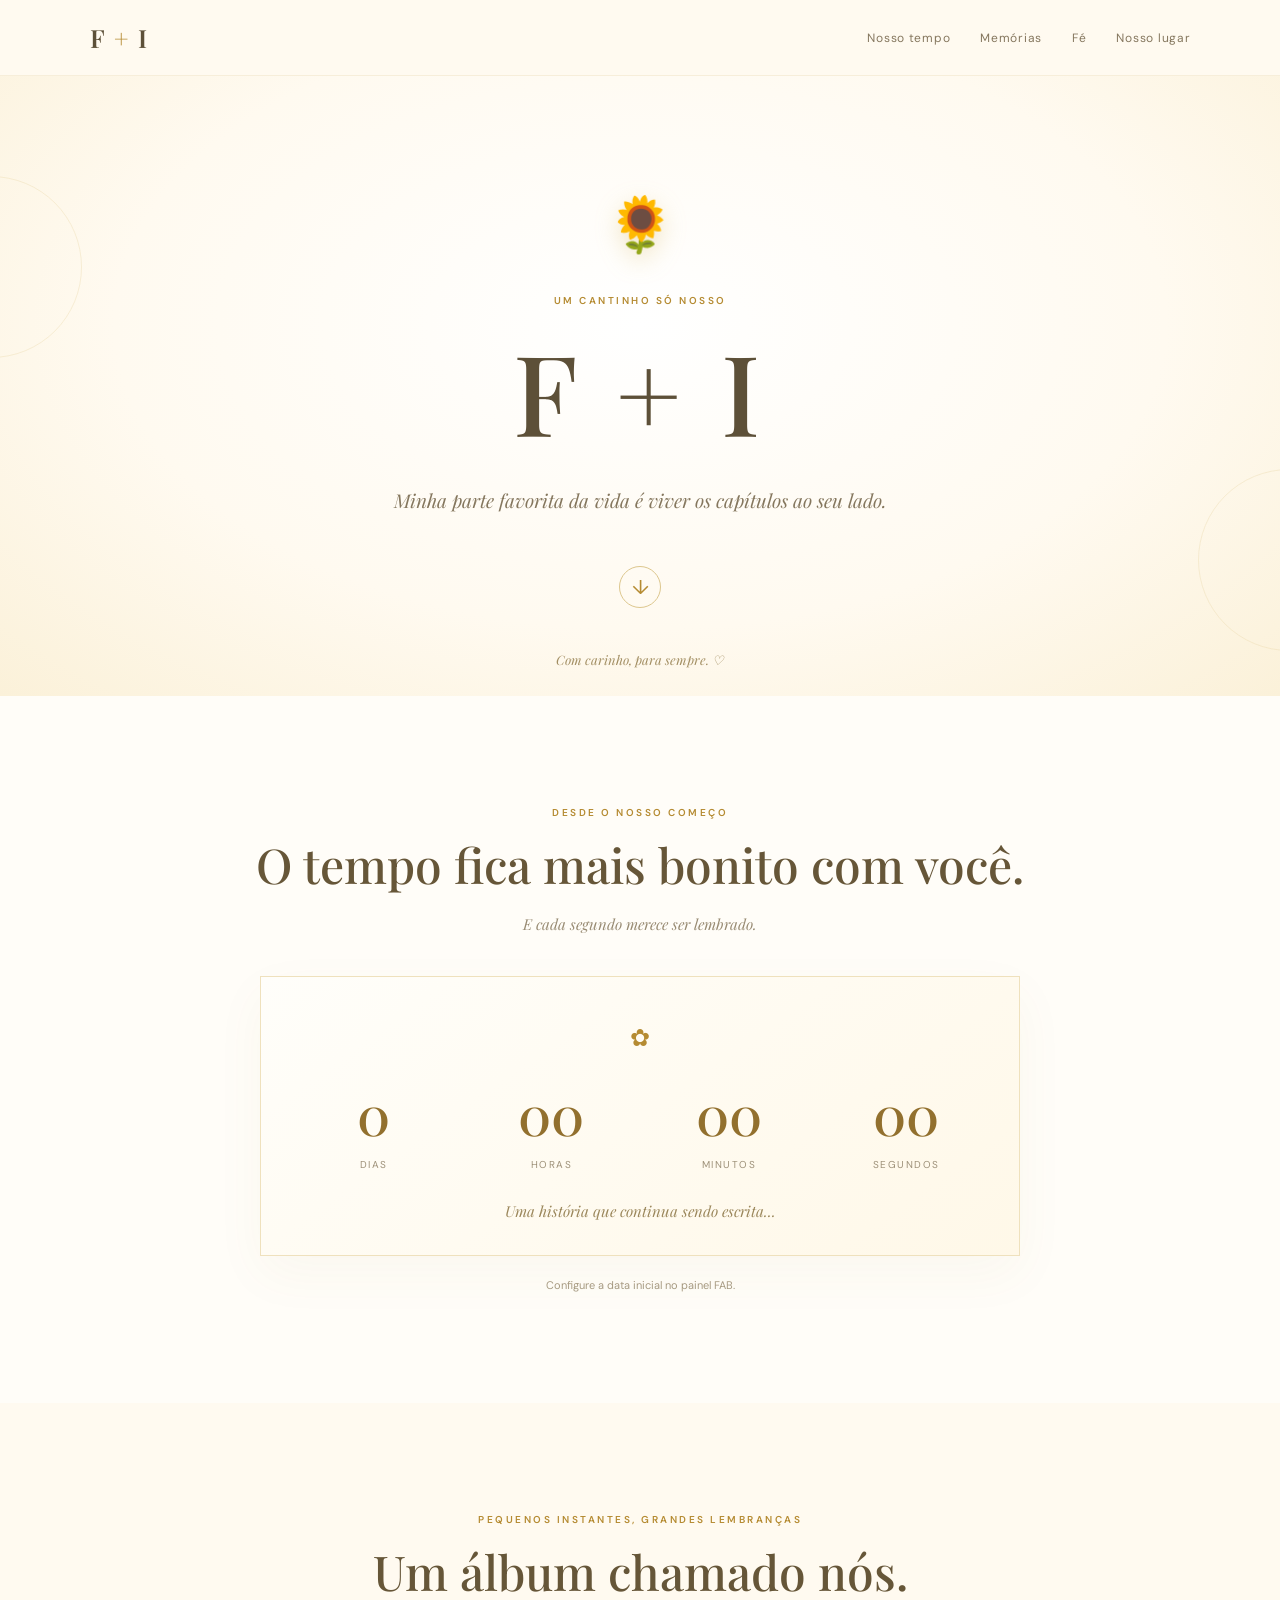
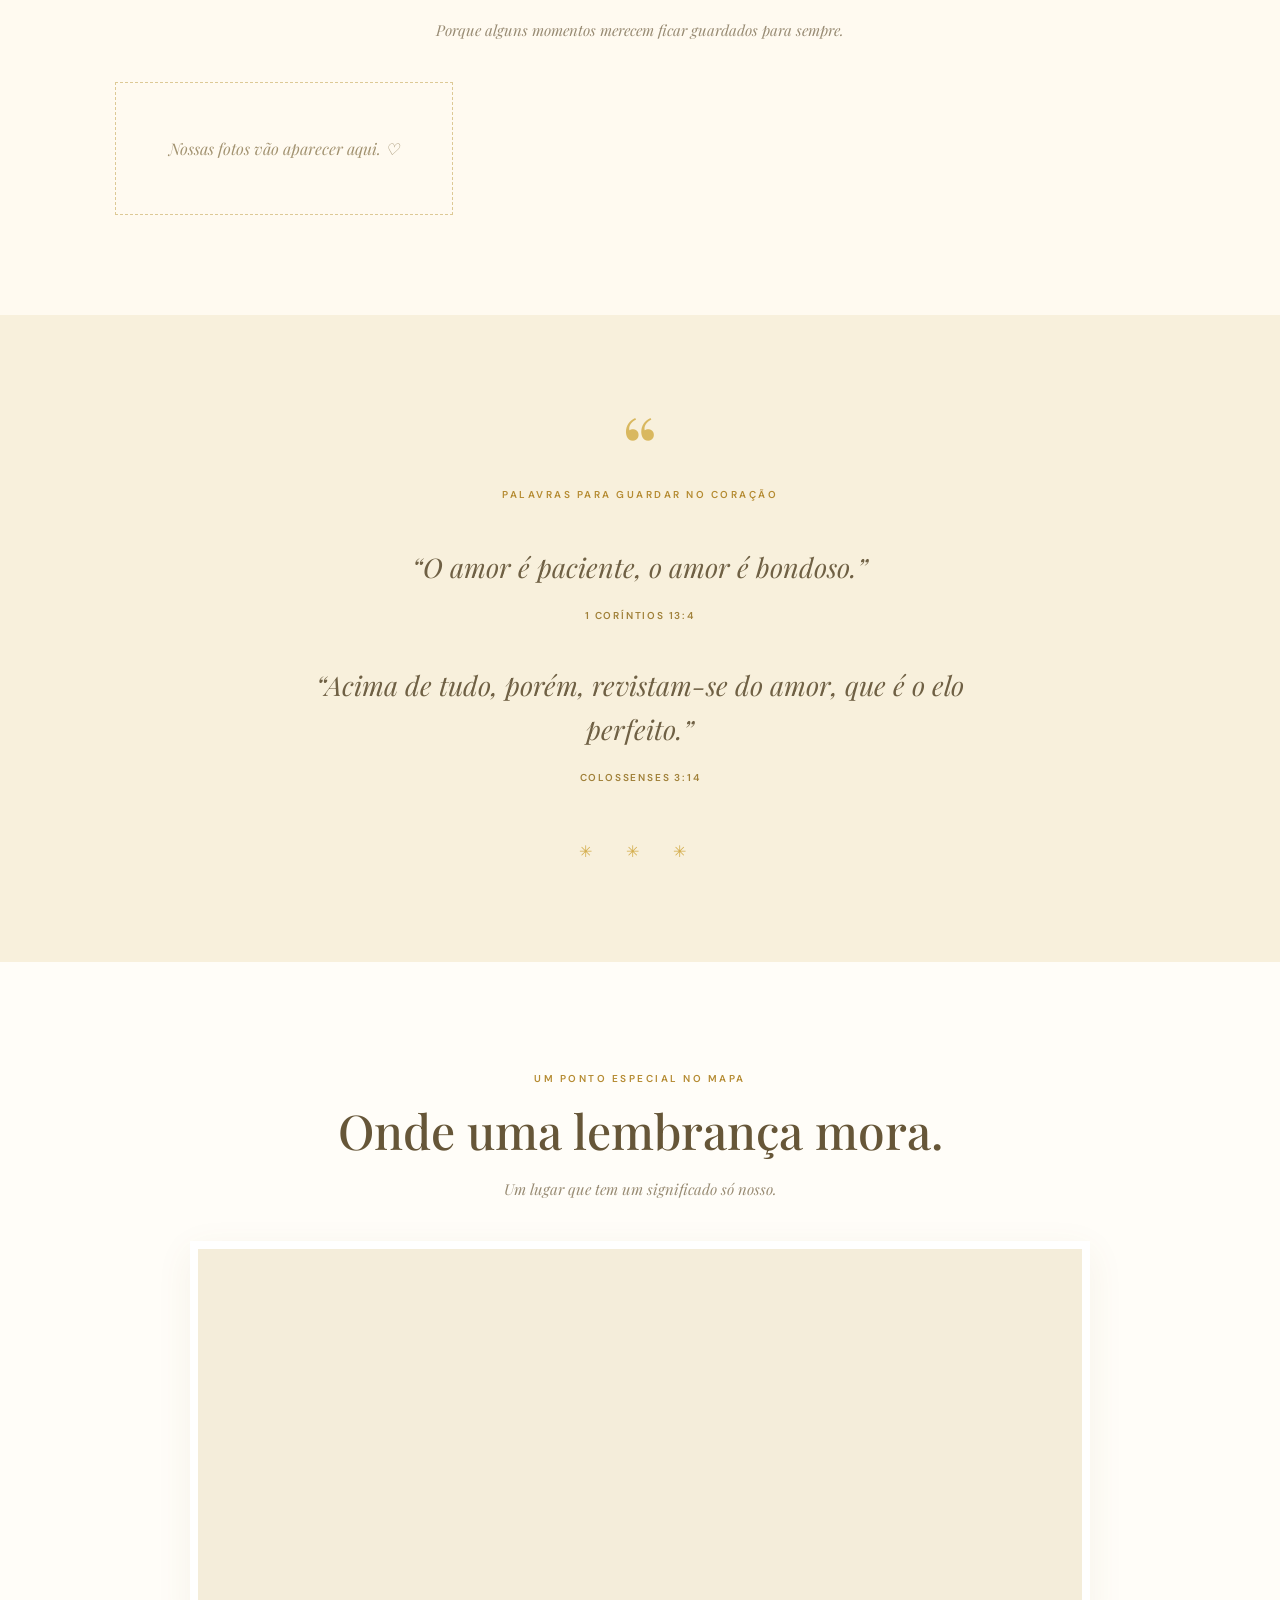
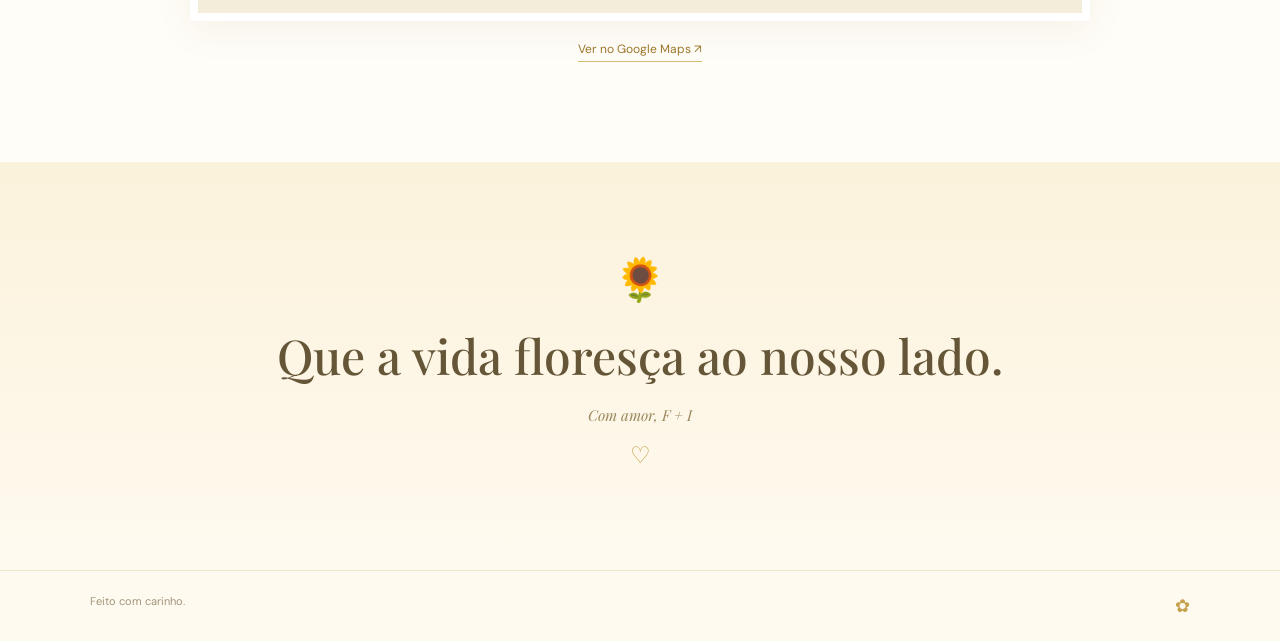
==== index.html @ 24fa455e "Update index.html" ====
<!DOCTYPE html>
<html lang="pt-BR">
<head>
  <meta charset="UTF-8">
  <meta name="viewport" content="width=device-width, initial-scale=1.0">
  <meta name="theme-color" content="#fffaf0">
  <title>Nossa história</title>
  <link rel="preconnect" href="https://fonts.googleapis.com">
  <link rel="preconnect" href="https://fonts.gstatic.com" crossorigin>
  <link href="https://fonts.googleapis.com/css2?family=DM+Sans:wght@400;500;600&family=Playfair+Display:ital,wght@0,500;0,600;1,500;1,600&display=swap" rel="stylesheet">
  <link rel="stylesheet" href="style.css">
</head>
<body>
  <div class="petal petal-one">✿</div><div class="petal petal-two">✿</div>
  <header class="topbar">
    <a class="brand" href="#inicio">F <span>+</span> I</a>
    <nav><a href="#tempo">Nosso tempo</a><a href="#galeria">Memórias</a><a href="#versiculos">Fé</a><a href="#lugar">Nosso lugar</a></nav>
    <button class="menu-toggle" aria-label="Abrir menu">☰</button>
  </header>

  <main>
    <section class="hero" id="inicio">
      <div class="hero-flower">🌻</div>
      <p class="eyebrow" id="heroEyebrow">UM CANTINHO SÓ NOSSO</p>
      <h1 id="heroTitle">F <span>+</span> I</h1>
      <p class="hero-subtitle" id="heroSubtitle">Minha parte favorita da vida é viver os capítulos ao seu lado.</p>
      <a class="round-link" href="#tempo" aria-label="Conhecer nossa história">↓</a>
      <div class="hero-note" id="heroNote">Com carinho, para sempre. ♡</div>
    </section>

    <section class="section timer-section" id="tempo">
      <p class="eyebrow">DESDE O NOSSO COMEÇO</p>
      <h2 id="timerHeading">O tempo fica mais bonito <em>com você.</em></h2>
      <p class="section-intro" id="timerDescription">E cada segundo merece ser lembrado.</p>
      <div class="timer-card">
        <div class="timer-flower">✿</div>
        <div class="timer-grid">
          <div><strong id="days">0</strong><span>dias</span></div>
          <div><strong id="hours">00</strong><span>horas</span></div>
          <div><strong id="minutes">00</strong><span>minutos</span></div>
          <div><strong id="seconds">00</strong><span>segundos</span></div>
        </div>
        <p class="timer-caption" id="timerCaption">Uma história que continua sendo escrita...</p>
      </div>
      <p class="date-line" id="startDateLabel">Nosso contador começa na data que você escolher.</p>
    </section>

    <section class="section gallery-section" id="galeria">
      <p class="eyebrow">PEQUENOS INSTANTES, GRANDES LEMBRANÇAS</p>
      <h2 id="galleryHeading">Um álbum chamado <em>nós.</em></h2>
      <p class="section-intro" id="galleryDescription">Porque alguns momentos merecem ficar guardados para sempre.</p>
      <div class="gallery-grid" id="galleryGrid"><div class="empty-gallery">Nossas fotos vão aparecer aqui. ♡</div></div>
    </section>

    <section class="quote-section" id="versiculos">
      <div class="quote-mark">“</div>
      <p class="eyebrow">PALAVRAS PARA GUARDAR NO CORAÇÃO</p>
      <div id="verseList" class="verse-list"></div>
      <div class="sun-line">✳ ✳ ✳</div>
    </section>

    <section class="section place-section" id="lugar">
      <p class="eyebrow">UM PONTO ESPECIAL NO MAPA</p>
      <h2 id="placeHeading">Onde uma lembrança <em>mora.</em></h2>
      <p class="section-intro" id="placeDescription">Um lugar que tem um significado só nosso.</p>
      <div class="map-wrap" id="mapWrap"><div class="map-placeholder">O mapa será configurado no painel FAB.</div></div>
      <a class="map-link" id="mapExternal" href="#" target="_blank" rel="noopener" hidden>Ver no Google Maps ↗</a>
    </section>

    <section class="closing">
      <div class="closing-flower">🌻</div>
      <h2 id="closingTitle">Que a vida floresça<br><em>ao nosso lado.</em></h2>
      <p id="closingText">Com amor, F + I</p>
      <span class="tiny-heart">♡</span>
    </section>
  </main>

  <footer><span id="footerText">Feito com carinho.</span><a href="fab.html" aria-label="Painel FAB">✿</a></footer>
  <script src="app.js"></script>
</body>
</html>
---- style.css ----
:root{--cream:#fffaf0;--paper:#fffdf8;--yellow:#edc65b;--gold:#b58b32;--ink:#5d5038;--muted:#988b73;--line:#f0e4c9;--serif:"Playfair Display",Georgia,serif;--sans:"DM Sans",Arial,sans-serif}
*{box-sizing:border-box}html{scroll-behavior:smooth}body{margin:0;background:var(--cream);color:var(--ink);font-family:var(--sans);overflow-x:hidden}a{color:inherit;text-decoration:none}.topbar{height:76px;padding:0 7%;display:flex;align-items:center;justify-content:space-between;background:rgba(255,250,240,.92);position:sticky;top:0;z-index:5;border-bottom:1px solid rgba(220,194,135,.22);backdrop-filter:blur(12px)}.brand{font:600 25px var(--serif);letter-spacing:2px}.brand span,.hero h1 span{color:var(--gold)}nav{display:flex;gap:30px;font-size:12px;letter-spacing:.06em;color:#85775e}nav a:hover{color:var(--gold)}.menu-toggle{display:none;background:none;border:0;font-size:23px;color:var(--ink)}.hero{min-height:620px;padding:100px 20px 75px;text-align:center;display:flex;align-items:center;flex-direction:column;justify-content:center;position:relative;background:radial-gradient(ellipse at 50% 40%,#fff 0%,#fffaf0 58%,#fbf1d9 100%)}.hero:before,.hero:after{content:"";position:absolute;width:180px;height:180px;border:1px solid #ead8a8;border-radius:50%;opacity:.38}.hero:before{left:-100px;top:100px}.hero:after{right:-100px;bottom:45px}.hero-flower{font-size:54px;margin-bottom:24px;filter:drop-shadow(0 8px 12px #d6b35b55)}.eyebrow{font-size:10px;letter-spacing:.25em;color:var(--gold);font-weight:600}.hero h1{font:500 clamp(64px,12vw,112px)/1 var(--serif);letter-spacing:.06em;margin:18px 0}.hero-subtitle{font:italic 19px/1.7 var(--serif);max-width:510px;color:#85775e}.round-link{margin-top:30px;border:1px solid #ddc78e;border-radius:50%;width:42px;height:42px;display:grid;place-items:center;color:var(--gold);font-size:20px}.hero-note{position:absolute;bottom:28px;font:italic 13px var(--serif);color:#a28e62}.section{padding:100px 7%;text-align:center}.section h2,.quote-section h2,.closing h2{font:500 clamp(32px,5vw,48px)/1.2 var(--serif);margin:17px auto;color:#665638}.section h2 em,.closing h2 em{color:var(--gold);font-weight:500}.section-intro{font:italic 15px/1.8 var(--serif);color:var(--muted);margin:12px auto 38px}.timer-section{background:#fffdf8}.timer-card{max-width:760px;margin:0 auto;padding:45px 30px 34px;border:1px solid #efe1bd;background:linear-gradient(145deg,#fffefa,#fff8e8);position:relative;box-shadow:0 18px 50px #8c71300b}.timer-flower{font-size:24px;color:var(--gold);margin-bottom:25px}.timer-grid{display:grid;grid-template-columns:repeat(4,1fr);gap:12px}.timer-grid div{display:flex;flex-direction:column;gap:8px}.timer-grid strong{font:500 clamp(32px,6vw,54px) var(--serif);color:#92702e;font-variant-numeric:tabular-nums}.timer-grid span{font-size:10px;letter-spacing:.15em;text-transform:uppercase;color:#9d9078}.timer-caption{font:italic 15px var(--serif);color:#9b875b;margin:30px 0 0}.date-line{font-size:11px;color:#a69a82;margin-top:22px}.gallery-section{background:var(--cream)}.gallery-grid{max-width:1050px;margin:0 auto;columns:3 230px;column-gap:18px;text-align:left}.photo-card{break-inside:avoid;margin:0 0 18px;background:white;padding:9px 9px 14px;box-shadow:0 8px 24px #80662a12;transform:rotate(var(--tilt,0deg))}.photo-card img{display:block;width:100%;height:auto;max-height:560px;object-fit:contain;background:#faf6ec}.photo-card p{font:italic 13px var(--serif);color:#8b7956;text-align:center;margin:12px 5px 0}.empty-gallery{padding:55px 20px;text-align:center;border:1px dashed #ddc995;color:#a29270;font:italic 16px var(--serif)}.quote-section{padding:100px 7%;text-align:center;background:#f8f0dc;position:relative}.quote-mark{font:90px/.7 var(--serif);color:#d9b85f}.verse-list{max-width:720px;margin:25px auto}.verse{padding:20px 0}.verse blockquote{font:italic clamp(19px,3vw,27px)/1.6 var(--serif);color:#6f6044;margin:0 0 14px}.verse cite{font:600 10px var(--sans);font-style:normal;letter-spacing:.18em;text-transform:uppercase;color:#a08039}.sun-line{color:#d4ae4e;letter-spacing:15px;margin-top:35px}.place-section{background:#fffdf8}.map-wrap{max-width:900px;height:380px;margin:0 auto;background:#f4edda;border:8px solid white;box-shadow:0 10px 35px #79602a12;display:grid;place-items:center;color:#9b8b69}.map-wrap iframe{width:100%;height:100%;border:0}.map-placeholder{font:italic 16px var(--serif)}.map-link{display:inline-block;margin-top:20px;color:#9b762b;font-size:12px;border-bottom:1px solid #d8bc70;padding-bottom:4px}.closing{text-align:center;padding:90px 20px 100px;background:linear-gradient(#fbf2db,#fffaf0)}.closing-flower{font-size:42px}.closing h2{margin:20px 0}.closing p{font:italic 15px var(--serif);color:#9b875b}.tiny-heart{color:#c5a14d;font-size:23px}footer{padding:23px 7%;display:flex;justify-content:space-between;color:#a19378;font-size:11px;border-top:1px solid var(--line)}footer a{color:#c5a14d;font-size:18px}.petal{position:fixed;color:#e8c45d;opacity:.18;pointer-events:none;z-index:-1;font-size:70px}.petal-one{top:30%;left:2%}.petal-two{right:3%;top:70%;font-size:50px}
@media(max-width:700px){.topbar{height:64px;padding:0 5%}nav{display:none;position:absolute;top:64px;left:0;right:0;background:var(--paper);padding:22px;flex-direction:column;gap:18px;text-align:center;border-bottom:1px solid var(--line)}nav.open{display:flex}.menu-toggle{display:block}.hero{min-height:560px;padding-top:80px}.section{padding:75px 6%}.timer-card{padding:35px 14px}.timer-grid{gap:4px}.timer-grid span{font-size:8px;letter-spacing:.08em}.map-wrap{height:300px}.gallery-grid{columns:2 140px;column-gap:10px}.photo-card{padding:6px 6px 10px;margin-bottom:10px}.photo-card p{font-size:11px}}
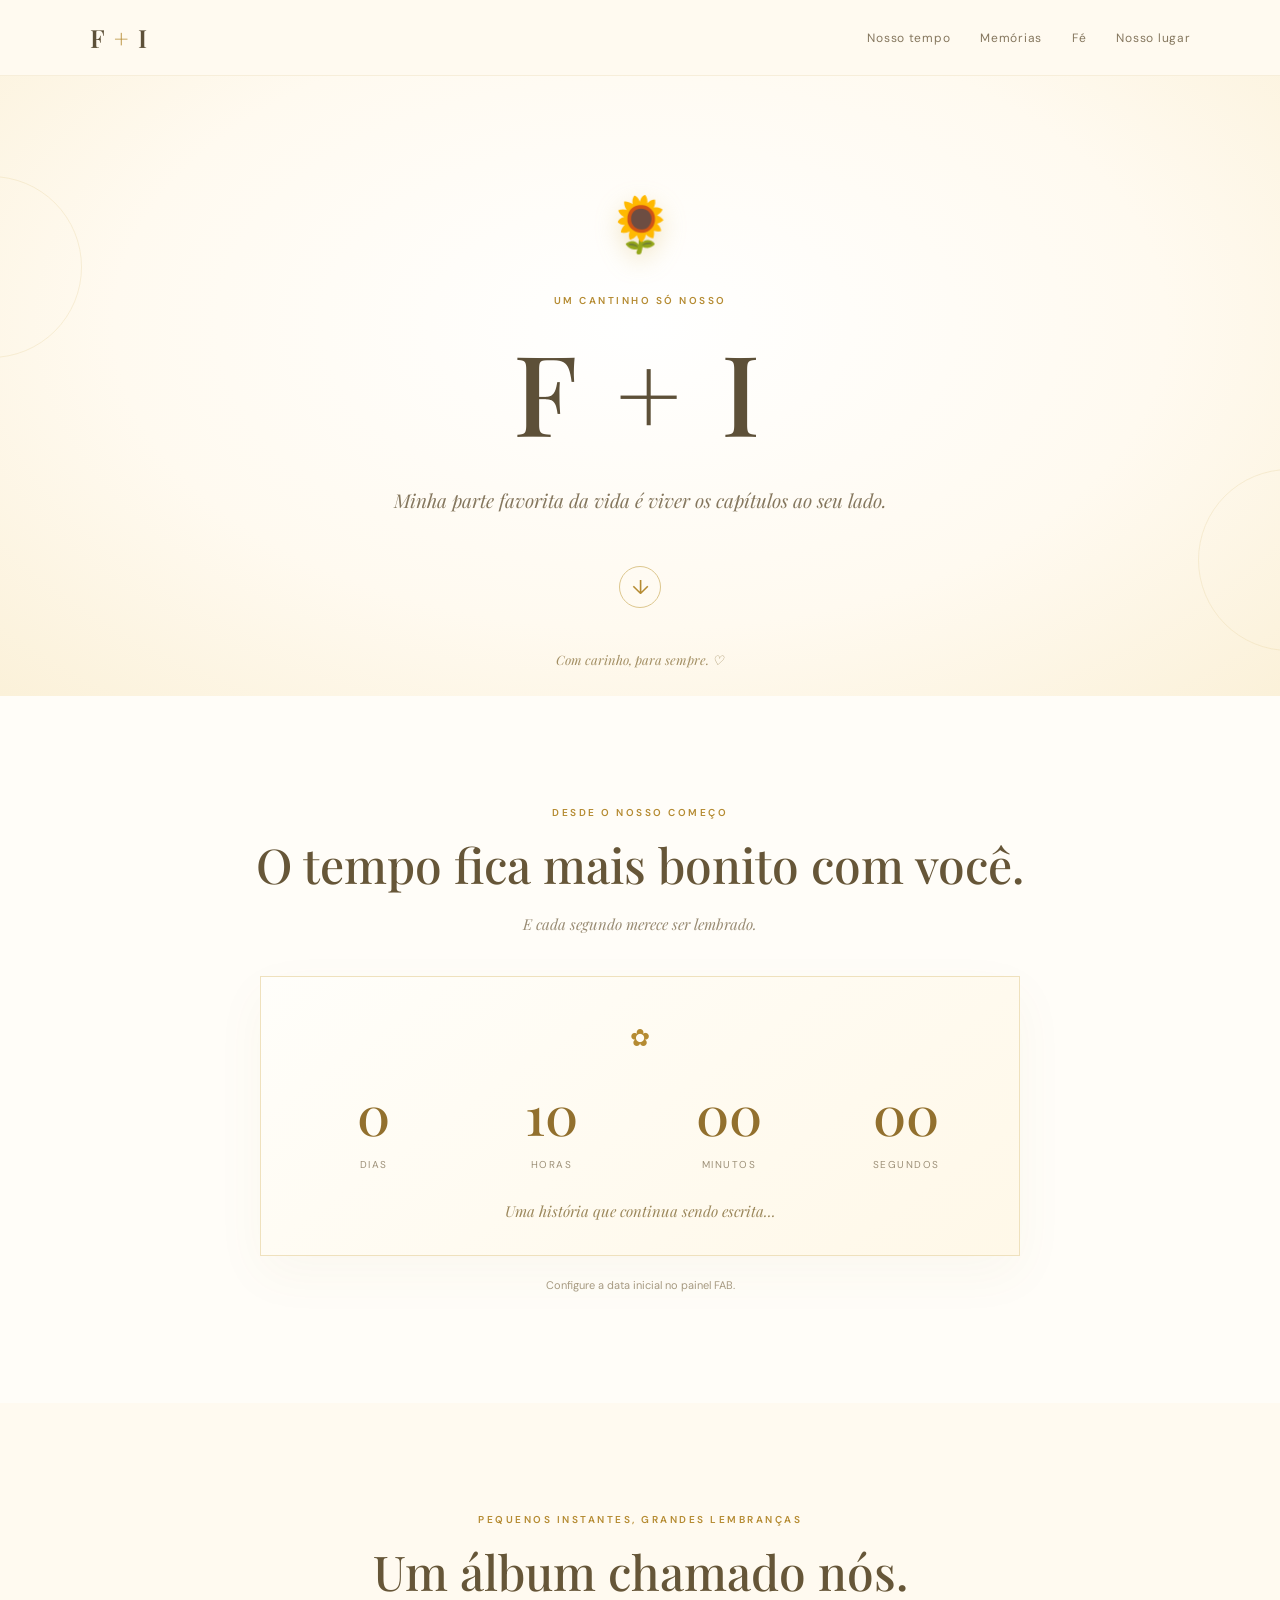
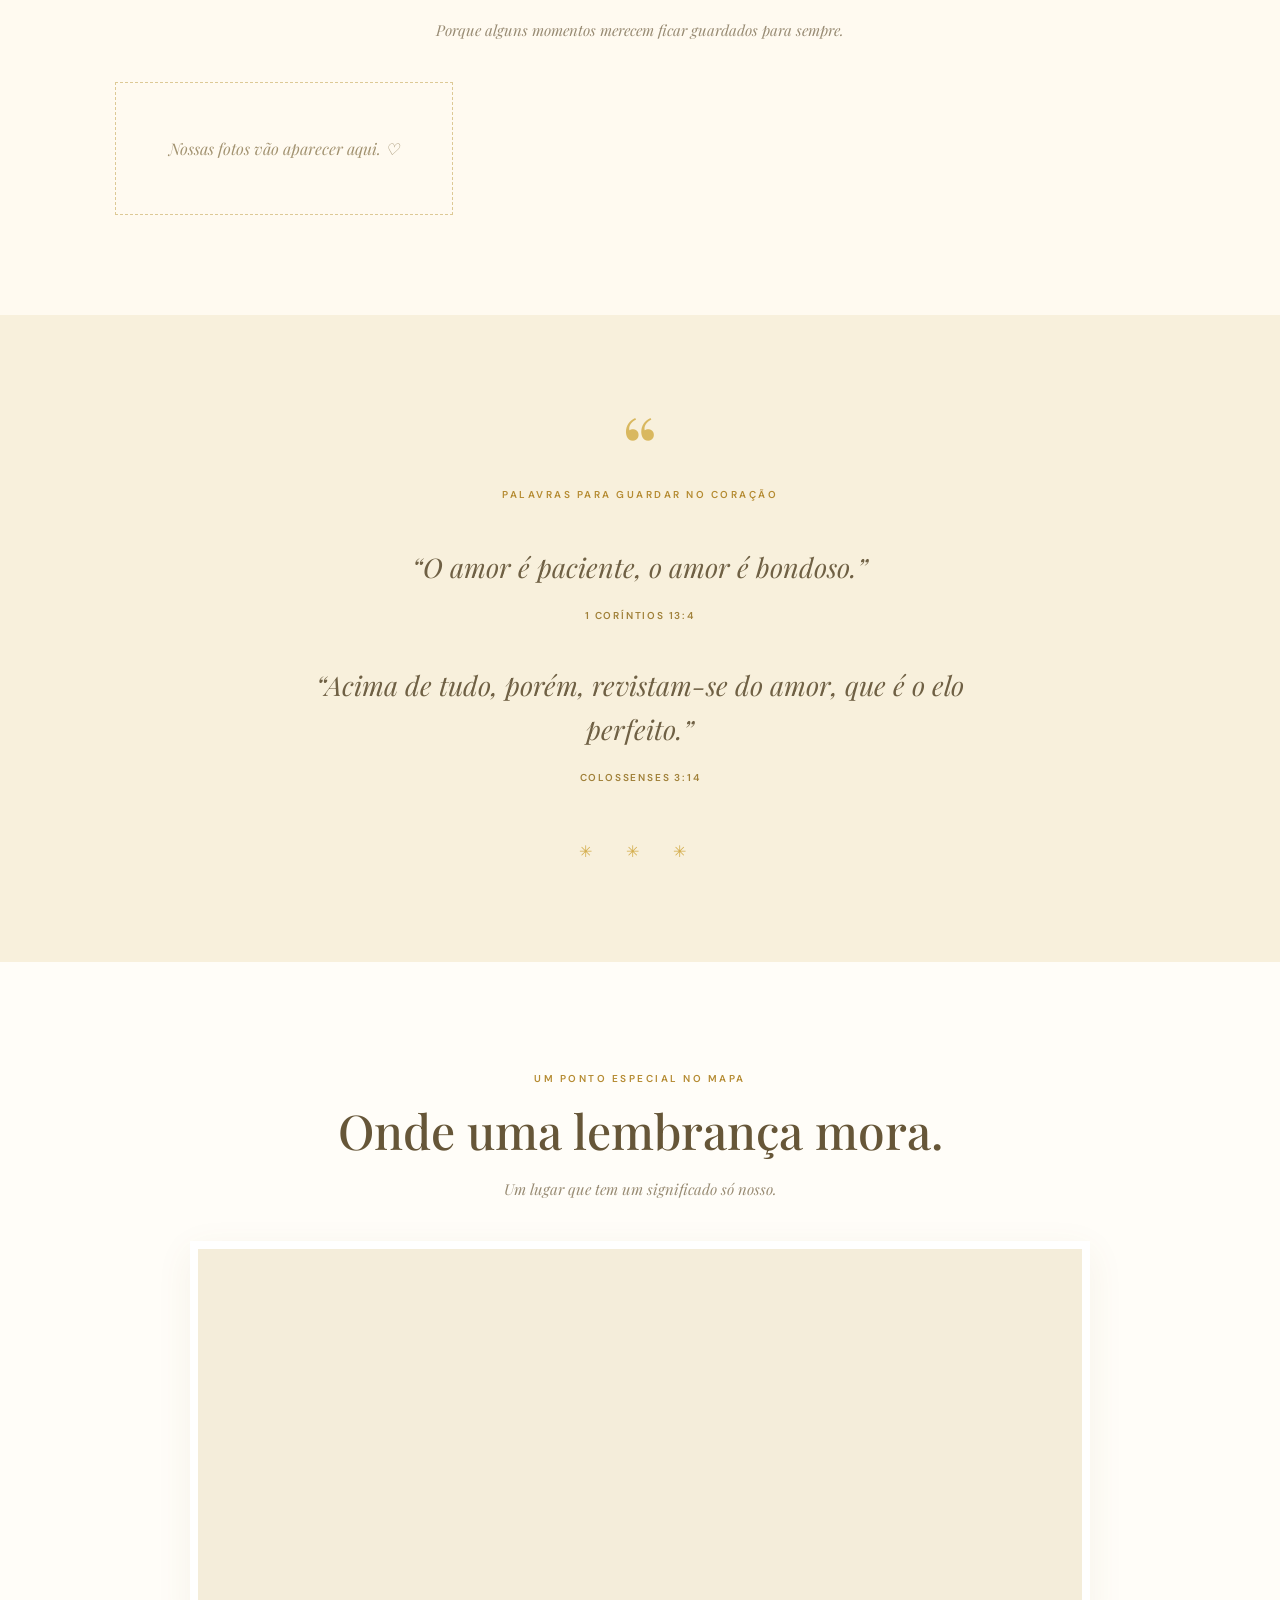
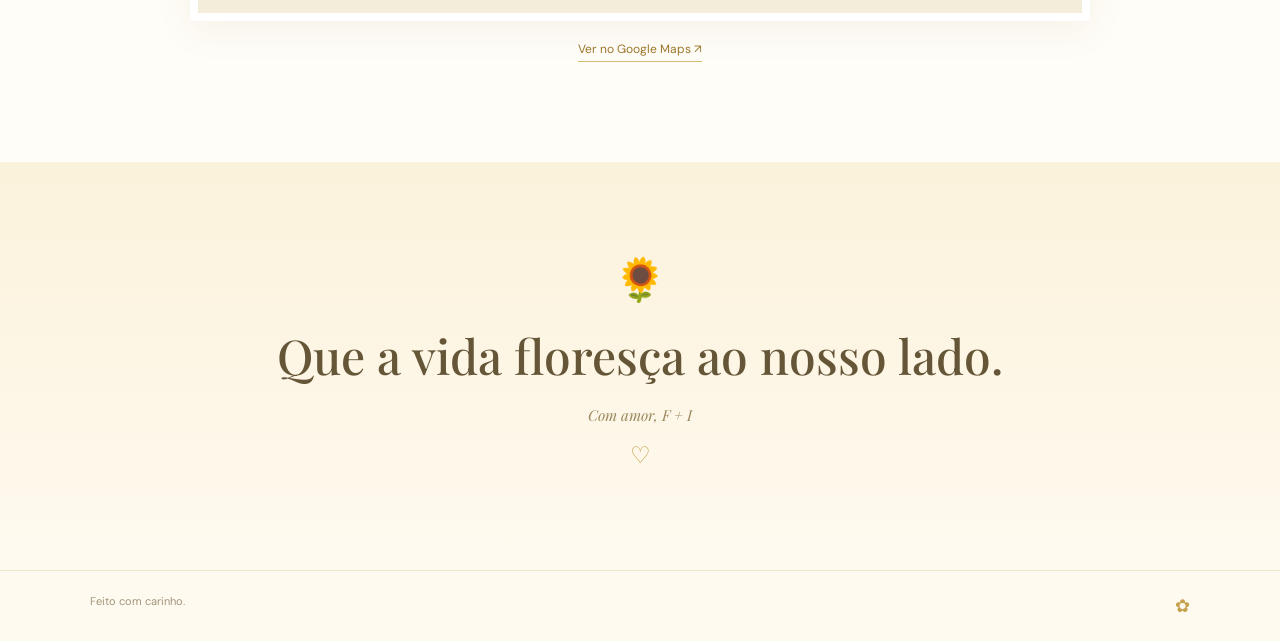
==== commit 4abcec23: "d" ====
--- a/index.html
+++ b/index.html
@@ -9,6 +9,7 @@
   <link rel="preconnect" href="https://fonts.gstatic.com" crossorigin>
   <link href="https://fonts.googleapis.com/css2?family=DM+Sans:wght@400;500;600&family=Playfair+Display:ital,wght@0,500;0,600;1,500;1,600&display=swap" rel="stylesheet">
   <link rel="stylesheet" href="style.css">
+  <link rel="icon" type="image/png" href="assets/girassol.png">
 </head>
 <body>
   <div class="petal petal-one">✿</div><div class="petal petal-two">✿</div>
@@ -35,8 +36,8 @@
       <div class="timer-card">
         <div class="timer-flower">✿</div>
         <div class="timer-grid">
-          <div><strong id="days">0</strong><span>dias</span></div>
-          <div><strong id="hours">00</strong><span>horas</span></div>
+          <div><strong id="days">1</strong><span>dias</span></div>
+          <div><strong id="hours">10</strong><span>horas</span></div>
           <div><strong id="minutes">00</strong><span>minutos</span></div>
           <div><strong id="seconds">00</strong><span>segundos</span></div>
         </div>
--- a/style.css
+++ b/style.css
@@ -1,3 +1,691 @@
- :root{--cream:#fffaf0;--paper:#fffdf8;--yellow:#edc65b;--gold:#b58b32;--ink:#5d5038;--muted:#988b73;--line:#f0e4c9;--serif:"Playfair Display",Georgia,serif;--sans:"DM Sans",Arial,sans-serif}
-*{box-sizing:border-box}html{scroll-behavior:smooth}body{margin:0;background:var(--cream);color:var(--ink);font-family:var(--sans);overflow-x:hidden}a{color:inherit;text-decoration:none}.topbar{height:76px;padding:0 7%;display:flex;align-items:center;justify-content:space-between;background:rgba(255,250,240,.92);position:sticky;top:0;z-index:5;border-bottom:1px solid rgba(220,194,135,.22);backdrop-filter:blur(12px)}.brand{font:600 25px var(--serif);letter-spacing:2px}.brand span,.hero h1 span{color:var(--gold)}nav{display:flex;gap:30px;font-size:12px;letter-spacing:.06em;color:#85775e}nav a:hover{color:var(--gold)}.menu-toggle{display:none;background:none;border:0;font-size:23px;color:var(--ink)}.hero{min-height:620px;padding:100px 20px 75px;text-align:center;display:flex;align-items:center;flex-direction:column;justify-content:center;position:relative;background:radial-gradient(ellipse at 50% 40%,#fff 0%,#fffaf0 58%,#fbf1d9 100%)}.hero:before,.hero:after{content:"";position:absolute;width:180px;height:180px;border:1px solid #ead8a8;border-radius:50%;opacity:.38}.hero:before{left:-100px;top:100px}.hero:after{right:-100px;bottom:45px}.hero-flower{font-size:54px;margin-bottom:24px;filter:drop-shadow(0 8px 12px #d6b35b55)}.eyebrow{font-size:10px;letter-spacing:.25em;color:var(--gold);font-weight:600}.hero h1{font:500 clamp(64px,12vw,112px)/1 var(--serif);letter-spacing:.06em;margin:18px 0}.hero-subtitle{font:italic 19px/1.7 var(--serif);max-width:510px;color:#85775e}.round-link{margin-top:30px;border:1px solid #ddc78e;border-radius:50%;width:42px;height:42px;display:grid;place-items:center;color:var(--gold);font-size:20px}.hero-note{position:absolute;bottom:28px;font:italic 13px var(--serif);color:#a28e62}.section{padding:100px 7%;text-align:center}.section h2,.quote-section h2,.closing h2{font:500 clamp(32px,5vw,48px)/1.2 var(--serif);margin:17px auto;color:#665638}.section h2 em,.closing h2 em{color:var(--gold);font-weight:500}.section-intro{font:italic 15px/1.8 var(--serif);color:var(--muted);margin:12px auto 38px}.timer-section{background:#fffdf8}.timer-card{max-width:760px;margin:0 auto;padding:45px 30px 34px;border:1px solid #efe1bd;background:linear-gradient(145deg,#fffefa,#fff8e8);position:relative;box-shadow:0 18px 50px #8c71300b}.timer-flower{font-size:24px;color:var(--gold);margin-bottom:25px}.timer-grid{display:grid;grid-template-columns:repeat(4,1fr);gap:12px}.timer-grid div{display:flex;flex-direction:column;gap:8px}.timer-grid strong{font:500 clamp(32px,6vw,54px) var(--serif);color:#92702e;font-variant-numeric:tabular-nums}.timer-grid span{font-size:10px;letter-spacing:.15em;text-transform:uppercase;color:#9d9078}.timer-caption{font:italic 15px var(--serif);color:#9b875b;margin:30px 0 0}.date-line{font-size:11px;color:#a69a82;margin-top:22px}.gallery-section{background:var(--cream)}.gallery-grid{max-width:1050px;margin:0 auto;columns:3 230px;column-gap:18px;text-align:left}.photo-card{break-inside:avoid;margin:0 0 18px;background:white;padding:9px 9px 14px;box-shadow:0 8px 24px #80662a12;transform:rotate(var(--tilt,0deg))}.photo-card img{display:block;width:100%;height:auto;max-height:560px;object-fit:contain;background:#faf6ec}.photo-card p{font:italic 13px var(--serif);color:#8b7956;text-align:center;margin:12px 5px 0}.empty-gallery{padding:55px 20px;text-align:center;border:1px dashed #ddc995;color:#a29270;font:italic 16px var(--serif)}.quote-section{padding:100px 7%;text-align:center;background:#f8f0dc;position:relative}.quote-mark{font:90px/.7 var(--serif);color:#d9b85f}.verse-list{max-width:720px;margin:25px auto}.verse{padding:20px 0}.verse blockquote{font:italic clamp(19px,3vw,27px)/1.6 var(--serif);color:#6f6044;margin:0 0 14px}.verse cite{font:600 10px var(--sans);font-style:normal;letter-spacing:.18em;text-transform:uppercase;color:#a08039}.sun-line{color:#d4ae4e;letter-spacing:15px;margin-top:35px}.place-section{background:#fffdf8}.map-wrap{max-width:900px;height:380px;margin:0 auto;background:#f4edda;border:8px solid white;box-shadow:0 10px 35px #79602a12;display:grid;place-items:center;color:#9b8b69}.map-wrap iframe{width:100%;height:100%;border:0}.map-placeholder{font:italic 16px var(--serif)}.map-link{display:inline-block;margin-top:20px;color:#9b762b;font-size:12px;border-bottom:1px solid #d8bc70;padding-bottom:4px}.closing{text-align:center;padding:90px 20px 100px;background:linear-gradient(#fbf2db,#fffaf0)}.closing-flower{font-size:42px}.closing h2{margin:20px 0}.closing p{font:italic 15px var(--serif);color:#9b875b}.tiny-heart{color:#c5a14d;font-size:23px}footer{padding:23px 7%;display:flex;justify-content:space-between;color:#a19378;font-size:11px;border-top:1px solid var(--line)}footer a{color:#c5a14d;font-size:18px}.petal{position:fixed;color:#e8c45d;opacity:.18;pointer-events:none;z-index:-1;font-size:70px}.petal-one{top:30%;left:2%}.petal-two{right:3%;top:70%;font-size:50px}
-@media(max-width:700px){.topbar{height:64px;padding:0 5%}nav{display:none;position:absolute;top:64px;left:0;right:0;background:var(--paper);padding:22px;flex-direction:column;gap:18px;text-align:center;border-bottom:1px solid var(--line)}nav.open{display:flex}.menu-toggle{display:block}.hero{min-height:560px;padding-top:80px}.section{padding:75px 6%}.timer-card{padding:35px 14px}.timer-grid{gap:4px}.timer-grid span{font-size:8px;letter-spacing:.08em}.map-wrap{height:300px}.gallery-grid{columns:2 140px;column-gap:10px}.photo-card{padding:6px 6px 10px;margin-bottom:10px}.photo-card p{font-size:11px}}
+ :root {
+     --cream: #fffaf0;
+     --paper: #fffdf8;
+     --yellow: #edc65b;
+     --gold: #b58b32;
+     --ink: #5d5038;
+     --muted: #988b73;
+     --line: #f0e4c9;
+     --serif: "Playfair Display", Georgia, serif;
+     --sans: "DM Sans", Arial, sans-serif
+ }
+
+ * {
+     box-sizing: border-box
+ }
+
+ html {
+     scroll-behavior: smooth
+ }
+
+ body {
+     margin: 0;
+     background: var(--cream);
+     color: var(--ink);
+     font-family: var(--sans);
+     overflow-x: hidden
+ }
+
+ a {
+     color: inherit;
+     text-decoration: none
+ }
+
+ .topbar {
+     height: 76px;
+     padding: 0 7%;
+     display: flex;
+     align-items: center;
+     justify-content: space-between;
+     background: rgba(255, 250, 240, .92);
+     position: sticky;
+     top: 0;
+     z-index: 5;
+     border-bottom: 1px solid rgba(220, 194, 135, .22);
+     backdrop-filter: blur(12px)
+ }
+
+ .brand {
+     font: 600 25px var(--serif);
+     letter-spacing: 2px
+ }
+
+ .brand span,
+ .hero h1 span {
+     color: var(--gold)
+ }
+
+ nav {
+     display: flex;
+     gap: 30px;
+     font-size: 12px;
+     letter-spacing: .06em;
+     color: #85775e
+ }
+
+ nav a:hover {
+     color: var(--gold)
+ }
+
+ .menu-toggle {
+     display: none;
+     background: none;
+     border: 0;
+     font-size: 23px;
+     color: var(--ink)
+ }
+
+ .hero {
+     min-height: 620px;
+     padding: 100px 20px 75px;
+     text-align: center;
+     display: flex;
+     align-items: center;
+     flex-direction: column;
+     justify-content: center;
+     position: relative;
+     background: radial-gradient(ellipse at 50% 40%, #fff 0%, #fffaf0 58%, #fbf1d9 100%)
+ }
+
+ .hero:before,
+ .hero:after {
+     content: "";
+     position: absolute;
+     width: 180px;
+     height: 180px;
+     border: 1px solid #ead8a8;
+     border-radius: 50%;
+     opacity: .38
+ }
+
+ .hero:before {
+     left: -100px;
+     top: 100px
+ }
+
+ .hero:after {
+     right: -100px;
+     bottom: 45px
+ }
+
+ .hero-flower {
+     font-size: 54px;
+     margin-bottom: 24px;
+     filter: drop-shadow(0 8px 12px #d6b35b55)
+ }
+
+ .eyebrow {
+     font-size: 10px;
+     letter-spacing: .25em;
+     color: var(--gold);
+     font-weight: 600
+ }
+
+ .hero h1 {
+     font: 500 clamp(64px, 12vw, 112px)/1 var(--serif);
+     letter-spacing: .06em;
+     margin: 18px 0
+ }
+
+ .hero-subtitle {
+     font: italic 19px/1.7 var(--serif);
+     max-width: 510px;
+     color: #85775e
+ }
+
+ .round-link {
+     margin-top: 30px;
+     border: 1px solid #ddc78e;
+     border-radius: 50%;
+     width: 42px;
+     height: 42px;
+     display: grid;
+     place-items: center;
+     color: var(--gold);
+     font-size: 20px
+ }
+
+ .hero-note {
+     position: absolute;
+     bottom: 28px;
+     font: italic 13px var(--serif);
+     color: #a28e62
+ }
+
+ .section {
+     padding: 100px 7%;
+     text-align: center
+ }
+
+ .section h2,
+ .quote-section h2,
+ .closing h2 {
+     font: 500 clamp(32px, 5vw, 48px)/1.2 var(--serif);
+     margin: 17px auto;
+     color: #665638
+ }
+
+ .section h2 em,
+ .closing h2 em {
+     color: var(--gold);
+     font-weight: 500
+ }
+
+ .section-intro {
+     font: italic 15px/1.8 var(--serif);
+     color: var(--muted);
+     margin: 12px auto 38px
+ }
+
+ .timer-section {
+     background: #fffdf8
+ }
+
+ .timer-card {
+     max-width: 760px;
+     margin: 0 auto;
+     padding: 45px 30px 34px;
+     border: 1px solid #efe1bd;
+     background: linear-gradient(145deg, #fffefa, #fff8e8);
+     position: relative;
+     box-shadow: 0 18px 50px #8c71300b
+ }
+
+ .timer-flower {
+     font-size: 24px;
+     color: var(--gold);
+     margin-bottom: 25px
+ }
+
+ .timer-grid {
+     display: grid;
+     grid-template-columns: repeat(4, 1fr);
+     gap: 12px
+ }
+
+ .timer-grid div {
+     display: flex;
+     flex-direction: column;
+     gap: 8px
+ }
+
+ .timer-grid strong {
+     font: 500 clamp(32px, 6vw, 54px) var(--serif);
+     color: #92702e;
+     font-variant-numeric: tabular-nums
+ }
+
+ .timer-grid span {
+     font-size: 10px;
+     letter-spacing: .15em;
+     text-transform: uppercase;
+     color: #9d9078
+ }
+
+ .timer-caption {
+     font: italic 15px var(--serif);
+     color: #9b875b;
+     margin: 30px 0 0
+ }
+
+ .date-line {
+     font-size: 11px;
+     color: #a69a82;
+     margin-top: 22px
+ }
+
+ .gallery-section {
+     background: var(--cream)
+ }
+
+ .gallery-grid {
+     max-width: 1050px;
+     margin: 0 auto;
+     columns: 3 230px;
+     column-gap: 18px;
+     text-align: left
+ }
+
+ .photo-card {
+     break-inside: avoid;
+     margin: 0 0 18px;
+     background: white;
+     padding: 9px 9px 14px;
+     box-shadow: 0 8px 24px #80662a12;
+     transform: rotate(var(--tilt, 0deg))
+ }
+
+ .photo-card img {
+    display: block;
+    width: 100%;
+    height: auto;
+    max-height: none;
+    object-fit: contain;
+    background: #faf6ec
+}
+
+ .photo-card p {
+     font: italic 13px var(--serif);
+     color: #8b7956;
+     text-align: center;
+     margin: 12px 5px 0
+ }
+
+ .empty-gallery {
+     padding: 55px 20px;
+     text-align: center;
+     border: 1px dashed #ddc995;
+     color: #a29270;
+     font: italic 16px var(--serif)
+ }
+
+ .quote-section {
+     padding: 100px 7%;
+     text-align: center;
+     background: #f8f0dc;
+     position: relative
+ }
+
+ .quote-mark {
+     font: 90px/.7 var(--serif);
+     color: #d9b85f
+ }
+
+ .verse-list {
+     max-width: 720px;
+     margin: 25px auto
+ }
+
+ .verse {
+     padding: 20px 0
+ }
+
+ .verse blockquote {
+     font: italic clamp(19px, 3vw, 27px)/1.6 var(--serif);
+     color: #6f6044;
+     margin: 0 0 14px
+ }
+
+ .verse cite {
+     font: 600 10px var(--sans);
+     font-style: normal;
+     letter-spacing: .18em;
+     text-transform: uppercase;
+     color: #a08039
+ }
+
+ .sun-line {
+     color: #d4ae4e;
+     letter-spacing: 15px;
+     margin-top: 35px
+ }
+
+ .place-section {
+     background: #fffdf8
+ }
+
+ .map-wrap {
+     max-width: 900px;
+     height: 380px;
+     margin: 0 auto;
+     background: #f4edda;
+     border: 8px solid white;
+     box-shadow: 0 10px 35px #79602a12;
+     display: grid;
+     place-items: center;
+     color: #9b8b69
+ }
+
+ .map-wrap iframe {
+     width: 100%;
+     height: 100%;
+     border: 0
+ }
+
+ .map-placeholder {
+     font: italic 16px var(--serif)
+ }
+
+ .map-link {
+     display: inline-block;
+     margin-top: 20px;
+     color: #9b762b;
+     font-size: 12px;
+     border-bottom: 1px solid #d8bc70;
+     padding-bottom: 4px
+ }
+
+ .closing {
+     text-align: center;
+     padding: 90px 20px 100px;
+     background: linear-gradient(#fbf2db, #fffaf0)
+ }
+
+ .closing-flower {
+     font-size: 42px
+ }
+
+ .closing h2 {
+     margin: 20px 0
+ }
+
+ .closing p {
+     font: italic 15px var(--serif);
+     color: #9b875b
+ }
+
+ .tiny-heart {
+     color: #c5a14d;
+     font-size: 23px
+ }
+
+ footer {
+     padding: 23px 7%;
+     display: flex;
+     justify-content: space-between;
+     color: #a19378;
+     font-size: 11px;
+     border-top: 1px solid var(--line)
+ }
+
+ footer a {
+     color: #c5a14d;
+     font-size: 18px
+ }
+
+ .petal {
+     position: fixed;
+     color: #e8c45d;
+     opacity: .18;
+     pointer-events: none;
+     z-index: -1;
+     font-size: 70px
+ }
+
+ .petal-one {
+     top: 30%;
+     left: 2%
+ }
+
+ .petal-two {
+     right: 3%;
+     top: 70%;
+     font-size: 50px
+ }
+ /* Ajustes gerais de responsividade */
+img {
+    max-width: 100%;
+}
+
+.map-wrap iframe {
+    display: block;
+    max-width: 100%;
+}
+
+.gallery-grid {
+    width: 100%;
+}
+
+.photo-card img {
+    width: 100%;
+    height: auto;
+    max-height: none;
+    object-fit: contain;
+}
+
+ 
+/* CELULARES E TABLETS */
+@media (max-width: 700px) {
+
+    body {
+        overflow-x: hidden;
+    }
+
+    .topbar {
+        height: 64px;
+        padding: 0 5%;
+    }
+
+    .brand {
+        font-size: 22px;
+    }
+
+    nav {
+        display: none;
+        position: absolute;
+        top: 64px;
+        left: 0;
+        right: 0;
+        width: 100%;
+        background: var(--paper);
+        padding: 22px;
+        flex-direction: column;
+        gap: 20px;
+        text-align: center;
+        border-bottom: 1px solid var(--line);
+        box-shadow: 0 10px 20px #80662a12;
+    }
+
+    nav.open {
+        display: flex;
+    }
+
+    nav a {
+        padding: 5px;
+        font-size: 13px;
+    }
+
+    .menu-toggle {
+        display: block;
+        cursor: pointer;
+    }
+
+    /* Capa */
+    .hero {
+        min-height: 540px;
+        padding: 80px 20px 75px;
+    }
+
+    .hero-flower {
+        font-size: 45px;
+        margin-bottom: 18px;
+    }
+
+    .hero h1 {
+        font-size: clamp(55px, 15vw, 85px);
+        margin: 15px 0;
+    }
+
+    .hero-subtitle {
+        font-size: 17px;
+        line-height: 1.6;
+        max-width: 340px;
+    }
+
+    .hero-note {
+        font-size: 12px;
+        bottom: 20px;
+        padding: 0 15px;
+    }
+
+    .hero:before,
+    .hero:after {
+        width: 120px;
+        height: 120px;
+    }
+
+    /* Seções */
+    .section {
+        padding: 70px 5%;
+    }
+
+    .section h2,
+    .quote-section h2,
+    .closing h2 {
+        font-size: clamp(29px, 8vw, 40px);
+    }
+
+    .section-intro {
+        font-size: 14px;
+        line-height: 1.7;
+        margin-bottom: 30px;
+    }
+
+    /* Contador */
+    .timer-card {
+        padding: 32px 12px;
+        width: 100%;
+    }
+
+    .timer-grid {
+        grid-template-columns: repeat(4, minmax(0, 1fr));
+        gap: 5px;
+    }
+
+    .timer-grid div {
+        gap: 7px;
+        min-width: 0;
+    }
+
+    .timer-grid strong {
+        font-size: clamp(25px, 7vw, 40px);
+    }
+
+    .timer-grid span {
+        font-size: 8px;
+        letter-spacing: .04em;
+    }
+
+    .timer-caption {
+        font-size: 14px;
+        line-height: 1.6;
+    }
+
+    /* Galeria */
+    .gallery-grid {
+        columns: 2;
+        column-gap: 12px;
+        width: 100%;
+    }
+
+    .photo-card {
+        padding: 6px 6px 10px;
+        margin-bottom: 12px;
+        transform: none;
+        break-inside: avoid;
+    }
+
+    .photo-card img {
+        display: block;
+        width: 100%;
+        height: auto;
+        max-height: none;
+        object-fit: contain;
+    }
+
+    .photo-card p {
+        font-size: 11px;
+        line-height: 1.5;
+        margin-top: 9px;
+    }
+
+    /* Versículos */
+    .quote-section {
+        padding: 75px 6%;
+    }
+
+    .quote-mark {
+        font-size: 70px;
+    }
+
+    .verse blockquote {
+        font-size: clamp(18px, 5vw, 23px);
+        line-height: 1.6;
+    }
+
+    .verse cite {
+        font-size: 9px;
+    }
+
+    .sun-line {
+        letter-spacing: 8px;
+    }
+
+    /* Mapa */
+    .map-wrap {
+        width: 100%;
+        height: 300px;
+        border-width: 5px;
+    }
+
+    .map-wrap iframe {
+        width: 100%;
+        height: 100%;
+    }
+
+    /* Encerramento */
+    .closing {
+        padding: 75px 20px 85px;
+    }
+
+    .closing h2 {
+        font-size: 32px;
+        line-height: 1.3;
+    }
+
+    .closing p {
+        font-size: 14px;
+        line-height: 1.7;
+    }
+
+    /* Rodapé */
+    footer {
+        padding: 22px 6%;
+        flex-wrap: wrap;
+        justify-content: center;
+        gap: 12px;
+        text-align: center;
+        line-height: 1.6;
+    }
+}
+
+/* CELULARES PEQUENOS */
+@media (max-width: 380px) {
+
+    .hero {
+        min-height: 500px;
+    }
+
+    .hero h1 {
+        font-size: 54px;
+    }
+
+    .timer-card {
+        padding: 28px 8px;
+    }
+
+    .timer-grid {
+        gap: 2px;
+    }
+
+    .timer-grid strong {
+        font-size: 25px;
+    }
+
+    .timer-grid span {
+        font-size: 7px;
+        letter-spacing: 0;
+    }
+
+    .gallery-grid {
+        column-gap: 8px;
+    }
+
+    .photo-card {
+        padding: 5px 5px 8px;
+    }
+
+    .map-wrap {
+        height: 260px;
+    }
+}
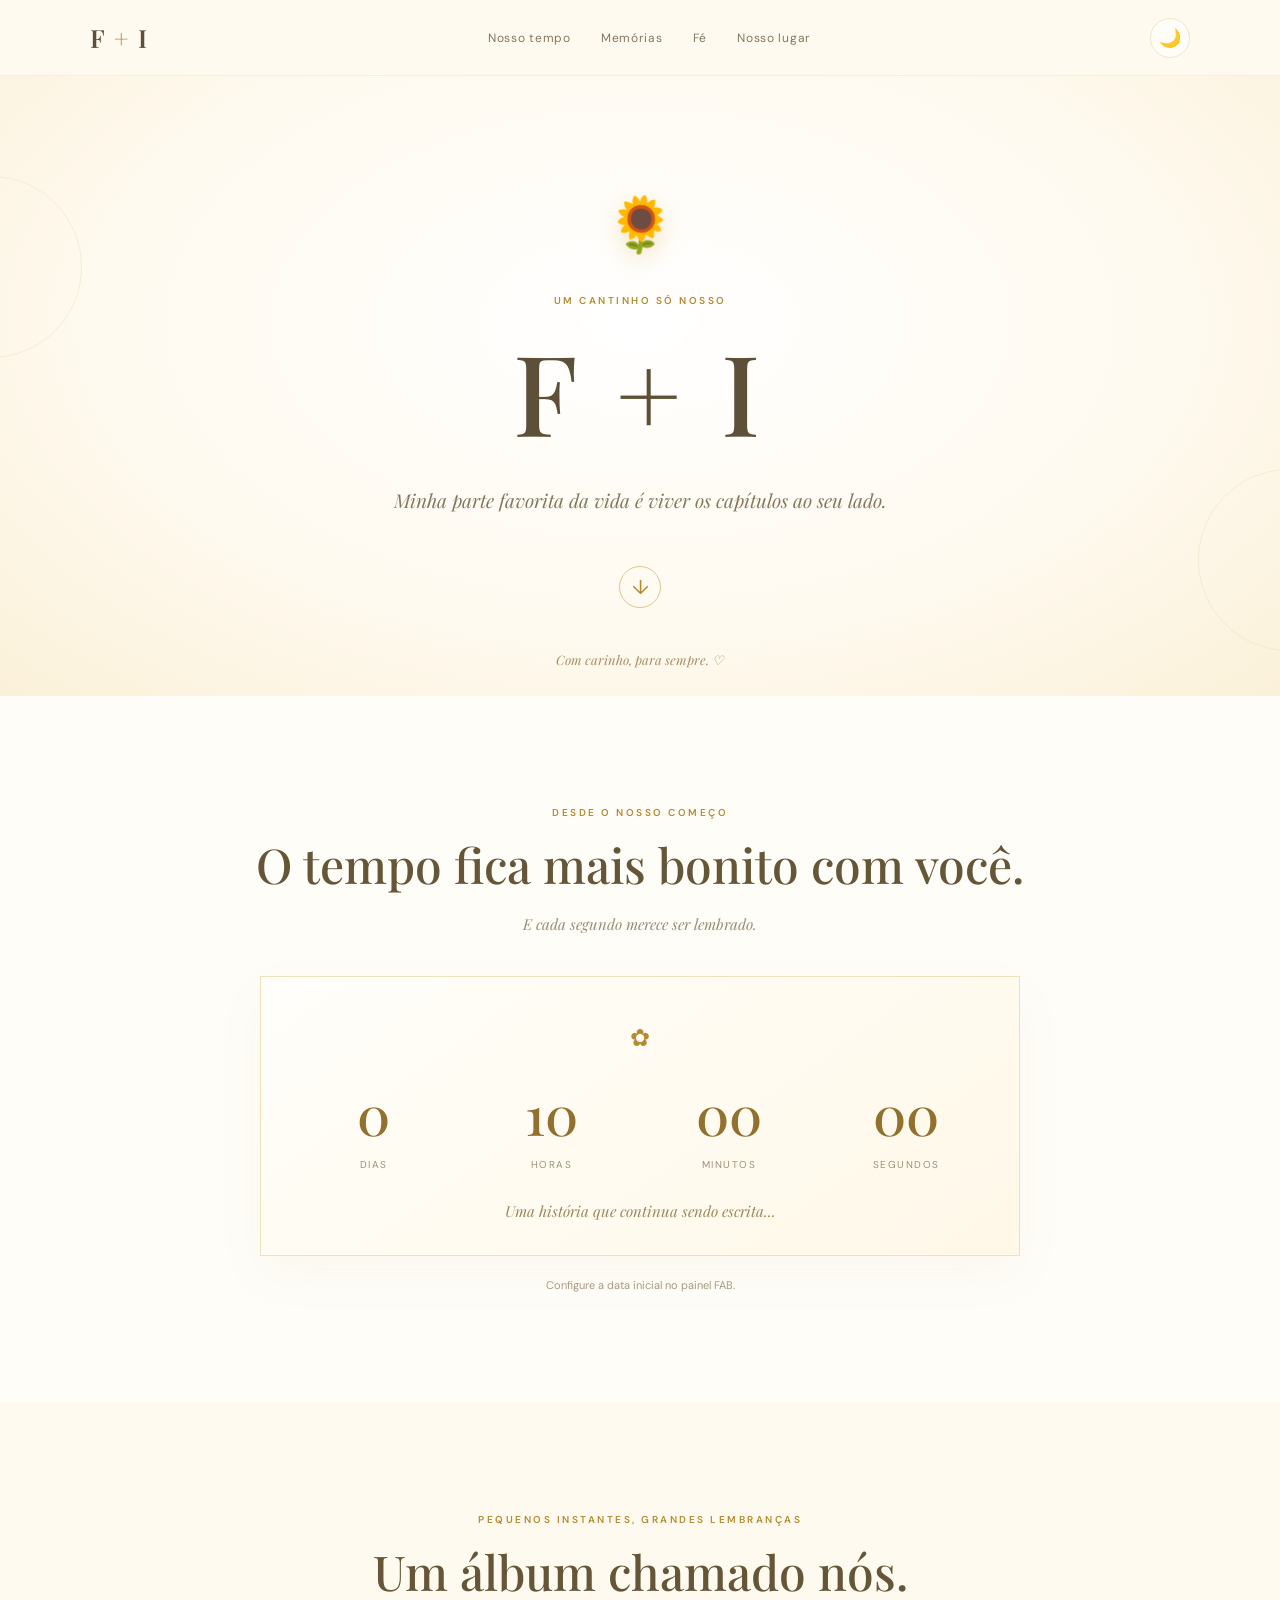
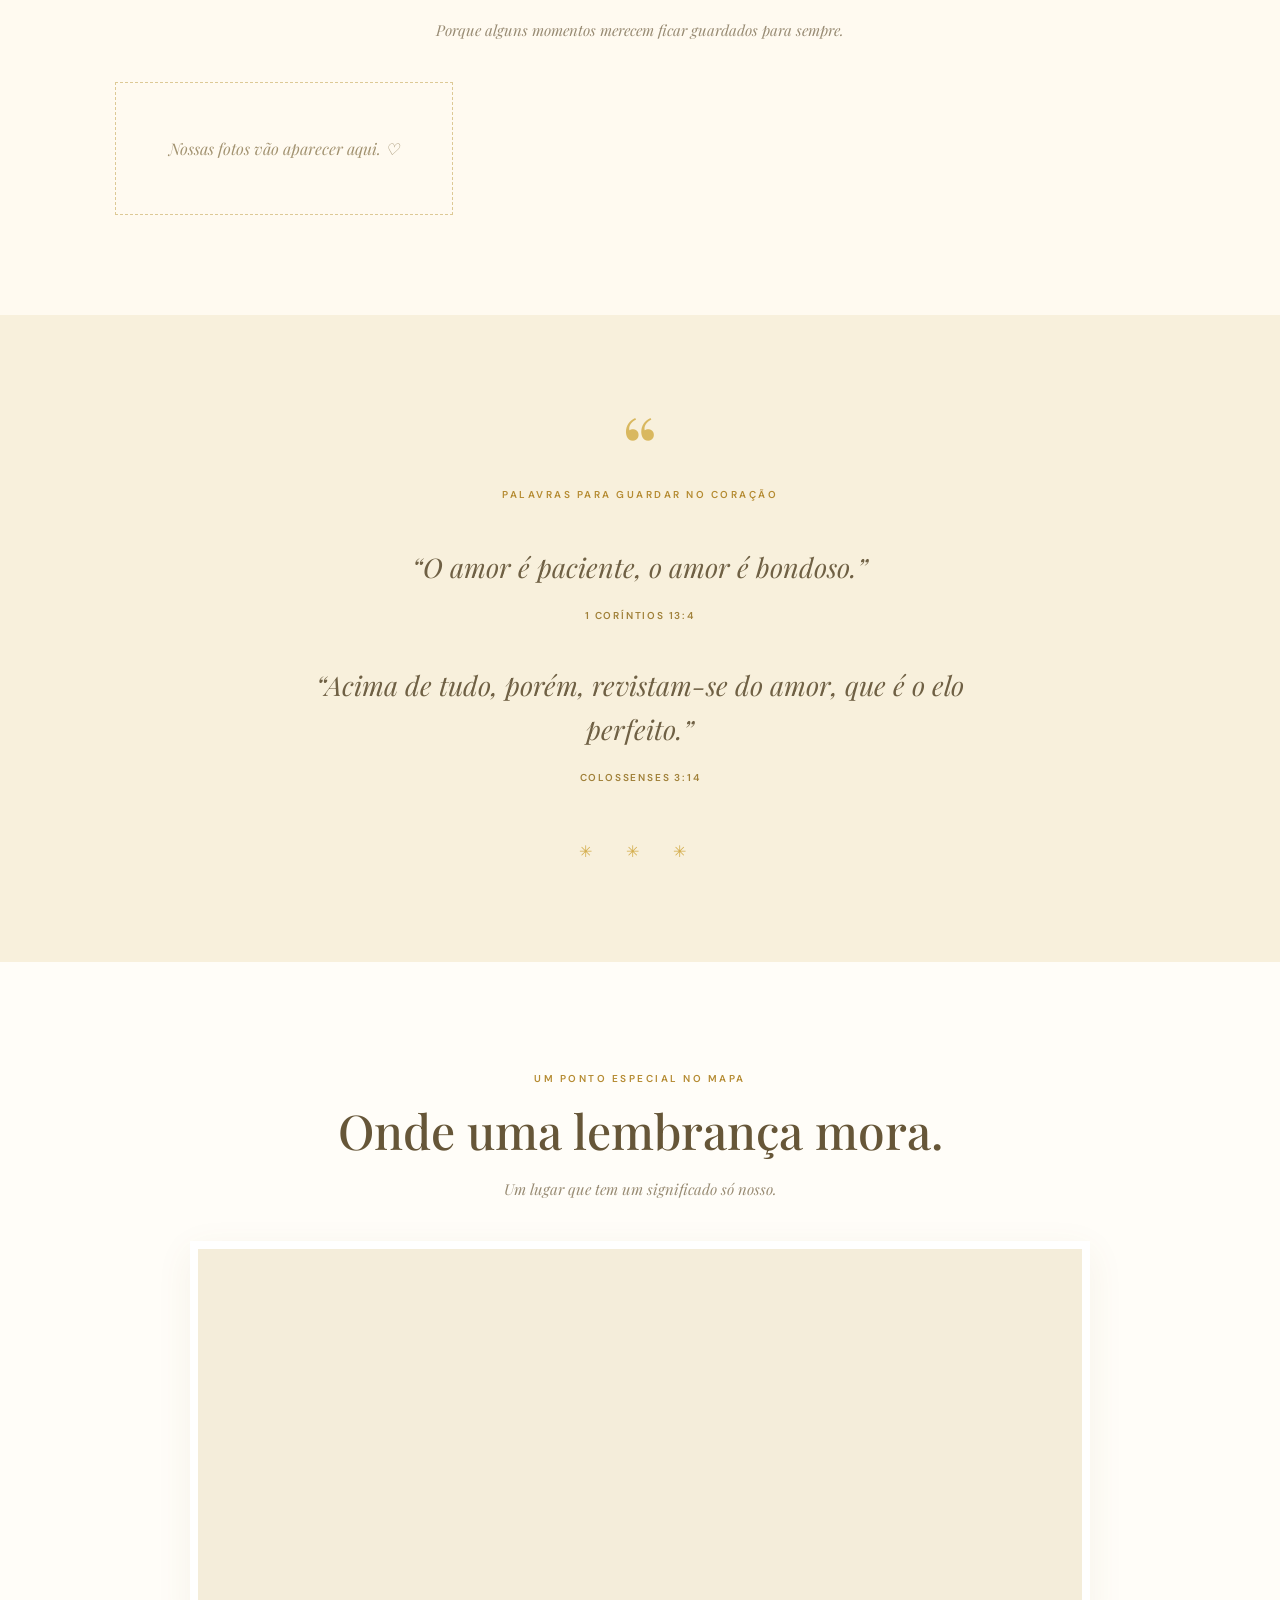
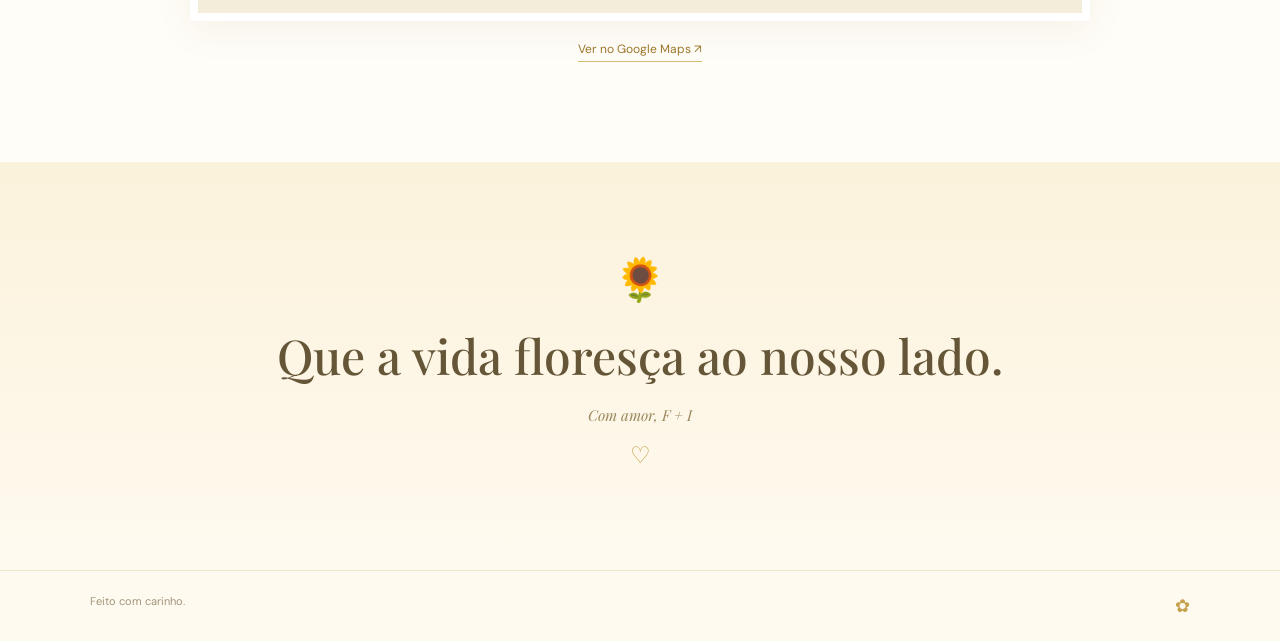
==== commit 7f81e7f0: "ewr" ====
--- a/index.html
+++ b/index.html
@@ -15,8 +15,19 @@
   <div class="petal petal-one">✿</div><div class="petal petal-two">✿</div>
   <header class="topbar">
     <a class="brand" href="#inicio">F <span>+</span> I</a>
-    <nav><a href="#tempo">Nosso tempo</a><a href="#galeria">Memórias</a><a href="#versiculos">Fé</a><a href="#lugar">Nosso lugar</a></nav>
-    <button class="menu-toggle" aria-label="Abrir menu">☰</button>
+   <nav>
+  <a href="#tempo">Nosso tempo</a>
+  <a href="#galeria">Memórias</a>
+  <a href="#versiculos">Fé</a>
+  <a href="#lugar">Nosso lugar</a>
+</nav>
+
+<div class="header-actions">
+  <button id="themeToggle" class="theme-toggle" aria-label="Ativar modo escuro" title="Alternar tema">
+    🌙
+  </button>
+  <button class="menu-toggle" aria-label="Abrir menu">☰</button>
+</div>
   </header>
 
   <main>
--- a/style.css
+++ b/style.css
@@ -689,3 +689,78 @@
         height: 260px;
     }
 }
+/* BOTÃO DE TEMA */
+.header-actions {
+  display: flex;
+  align-items: center;
+  gap: 12px;
+}
+
+.theme-toggle {
+  width: 40px;
+  height: 40px;
+  border: 1px solid var(--line);
+  border-radius: 50%;
+  background: var(--paper);
+  color: var(--ink);
+  font-size: 18px;
+  cursor: pointer;
+  transition: .3s ease;
+}
+
+.theme-toggle:hover {
+  transform: rotate(15deg);
+}
+
+/* MODO ESCURO */
+body.dark-mode {
+  --cream: #171914;
+  --paper: #22251e;
+  --yellow: #d6b34e;
+  --gold: #e0bd68;
+  --ink: #f3ead5;
+  --muted: #b5aa91;
+  --line: #393c30;
+
+  background: var(--cream);
+  color: var(--ink);
+}
+
+body.dark-mode .topbar,
+body.dark-mode .timer-card,
+body.dark-mode .photo-card,
+body.dark-mode .map-wrap {
+  background: var(--paper);
+  color: var(--ink);
+}
+
+body.dark-mode .hero,
+body.dark-mode .section,
+body.dark-mode .quote-section,
+body.dark-mode .closing,
+body.dark-mode footer {
+  background-color: var(--cream);
+  color: var(--ink);
+}
+
+body.dark-mode .theme-toggle {
+  background: #303329;
+  border-color: #55513e;
+  color: #f5d77e;
+}
+
+body.dark-mode a {
+  color: var(--gold);
+}
+
+body.dark-mode input,
+body.dark-mode textarea {
+  background: var(--paper);
+  color: var(--ink);
+  border-color: var(--line);
+}
+
+body.dark-mode .map-placeholder,
+body.dark-mode .empty-gallery {
+  color: var(--muted);
+}
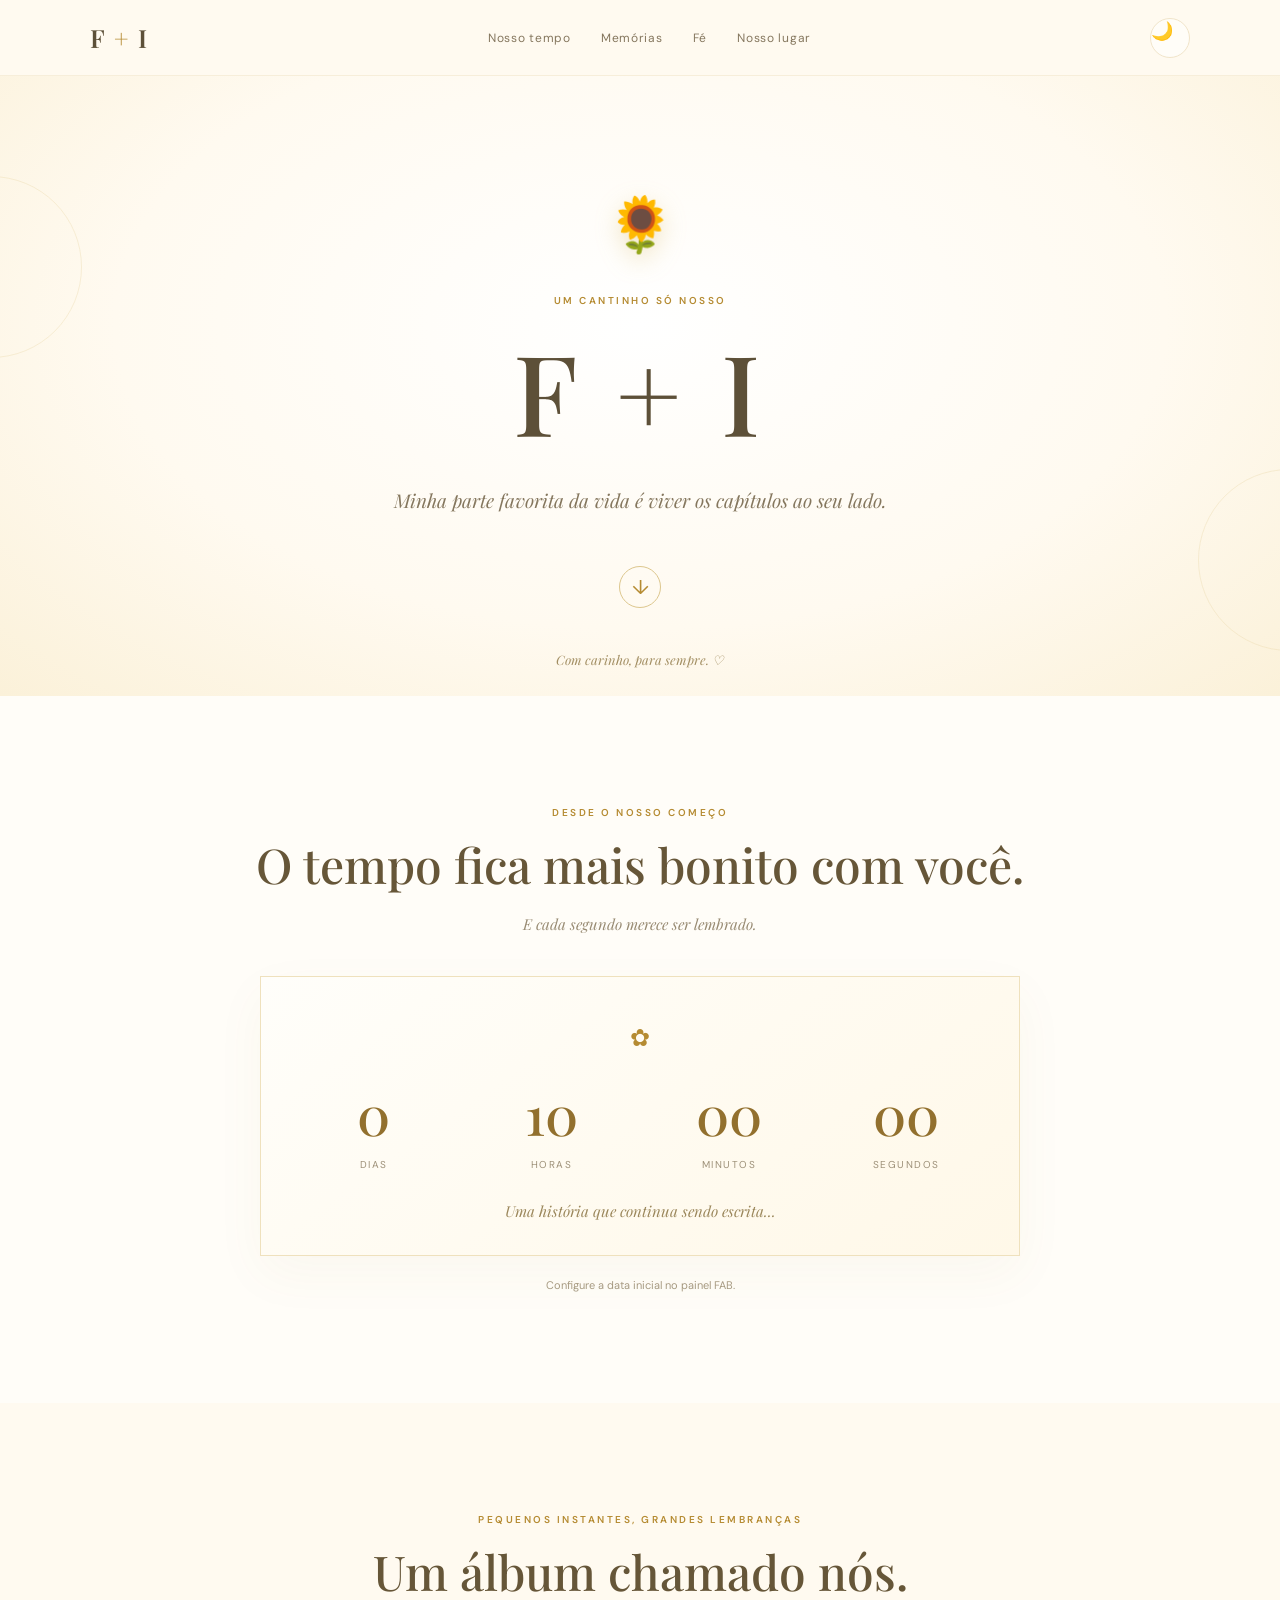
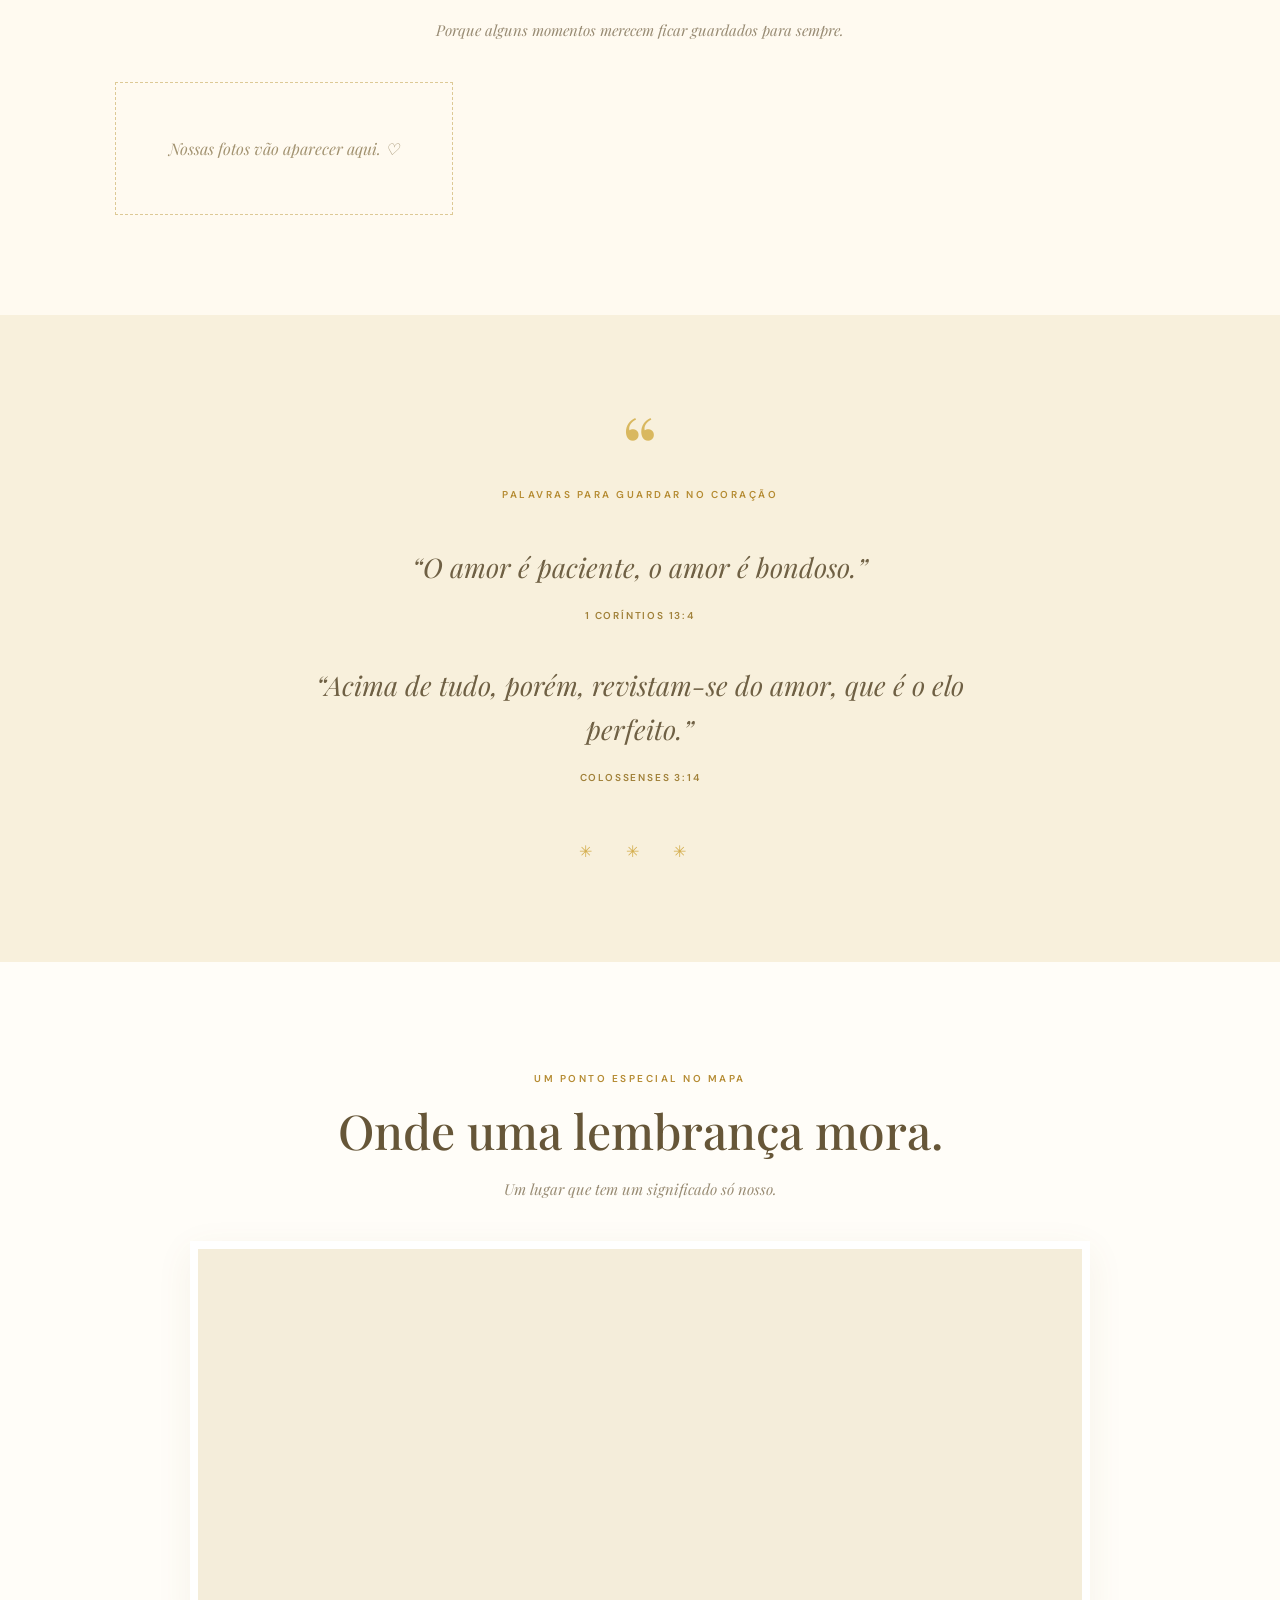
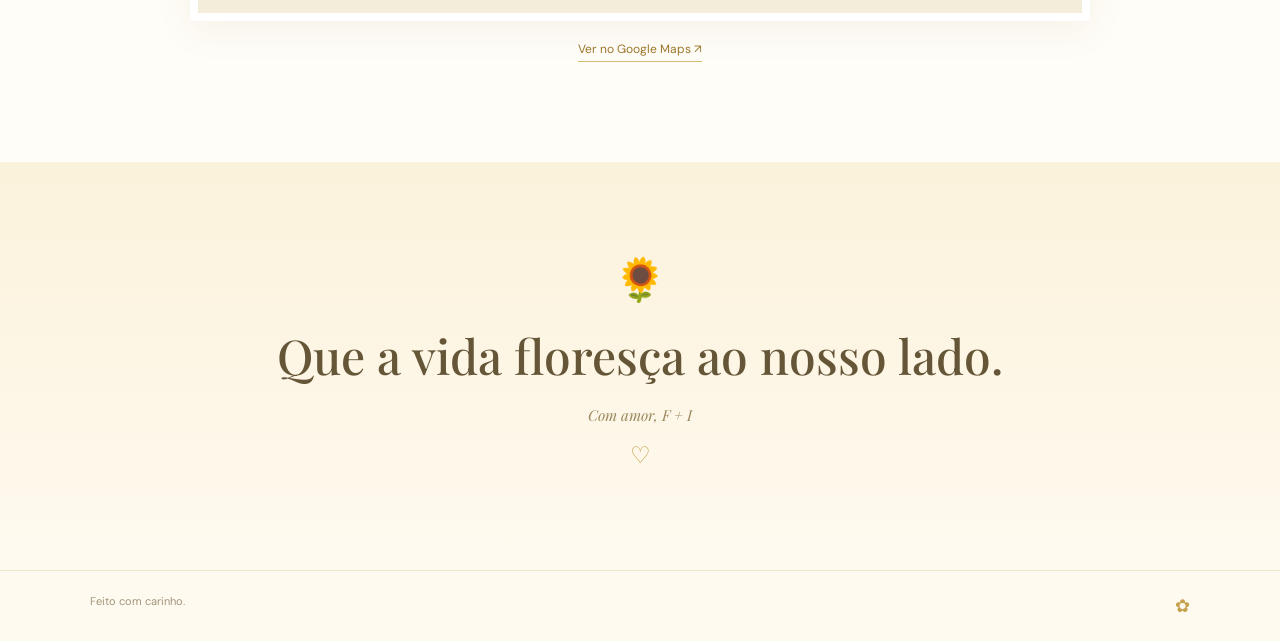
==== commit 7d6c3a44: "tt" ====
--- a/index.html
+++ b/index.html
@@ -23,7 +23,7 @@
 </nav>
 
 <div class="header-actions">
-  <button id="themeToggle" class="theme-toggle" aria-label="Ativar modo escuro" title="Alternar tema">
+  <buttn id="themeToggle" class="theme-toggle" aria-label="Ativar modo escuro" title="Alternar tema">
     🌙
   </button>
   <button class="menu-toggle" aria-label="Abrir menu">☰</button>
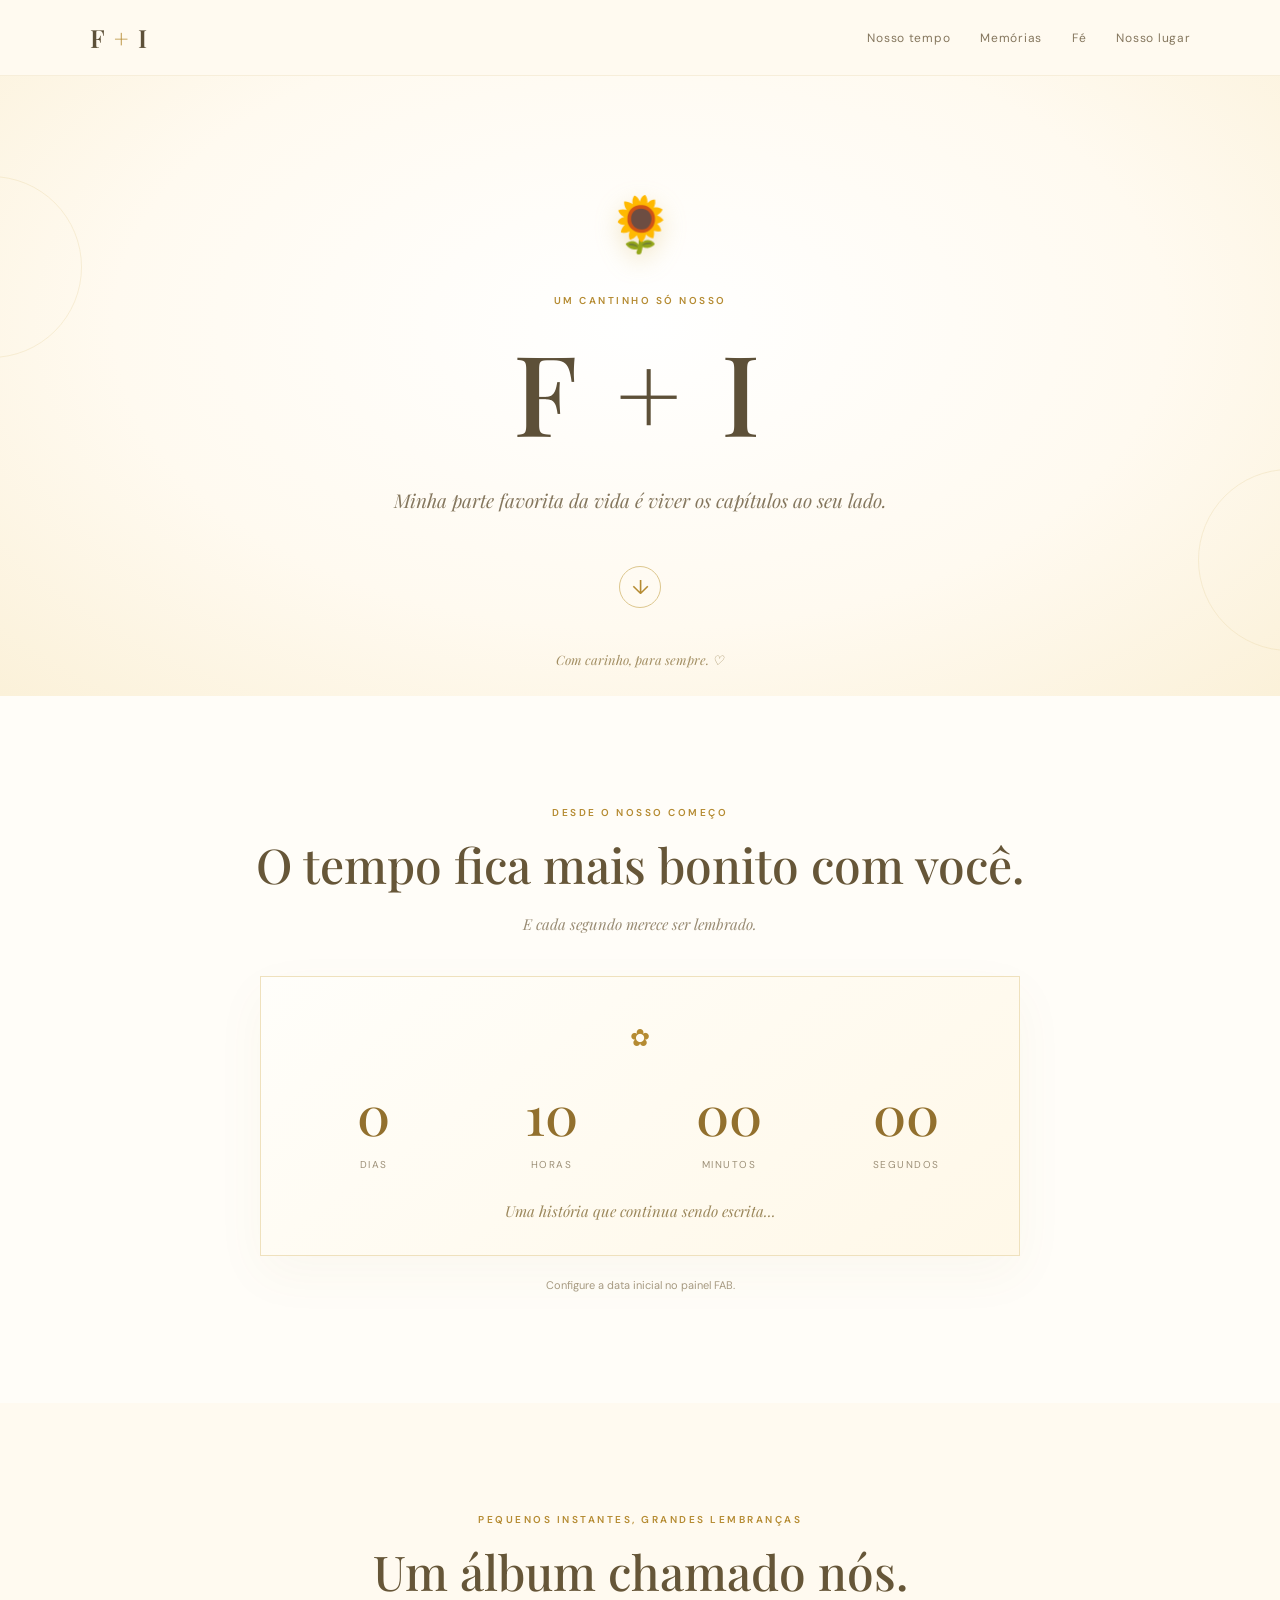
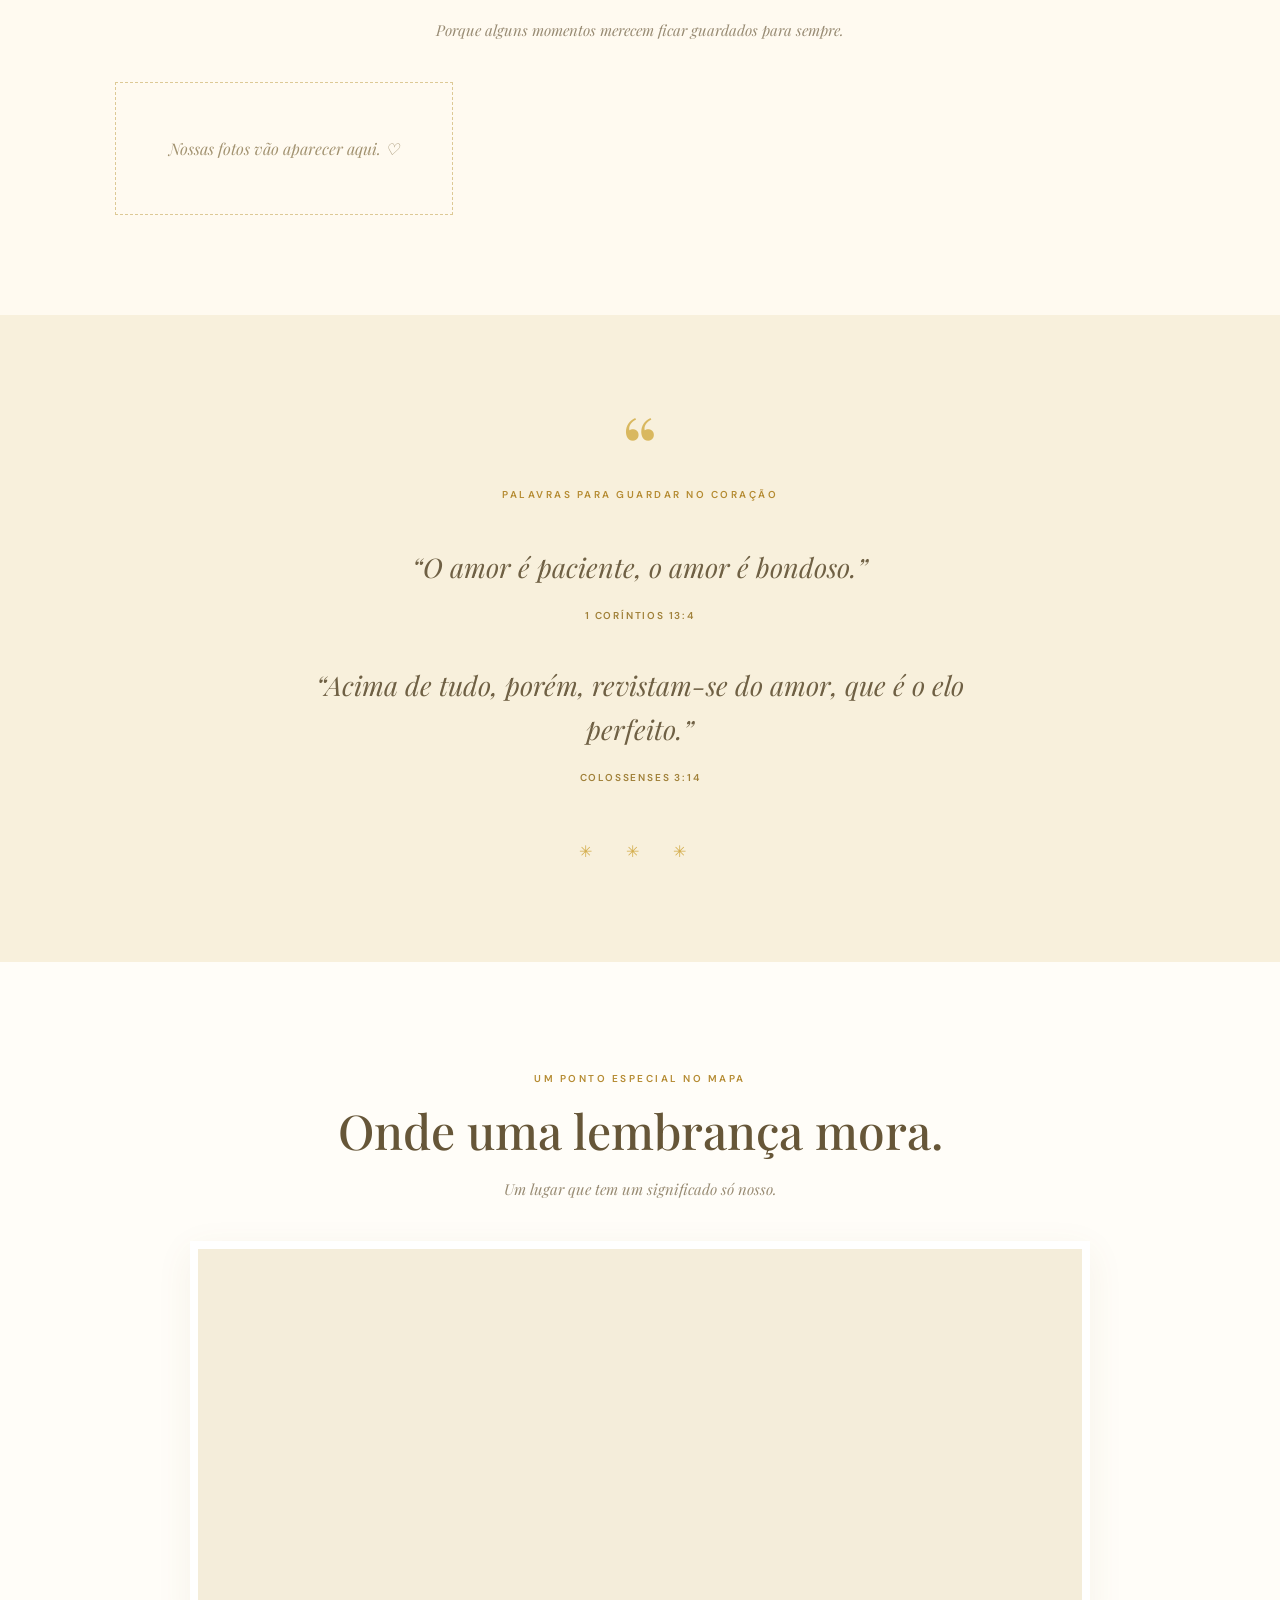
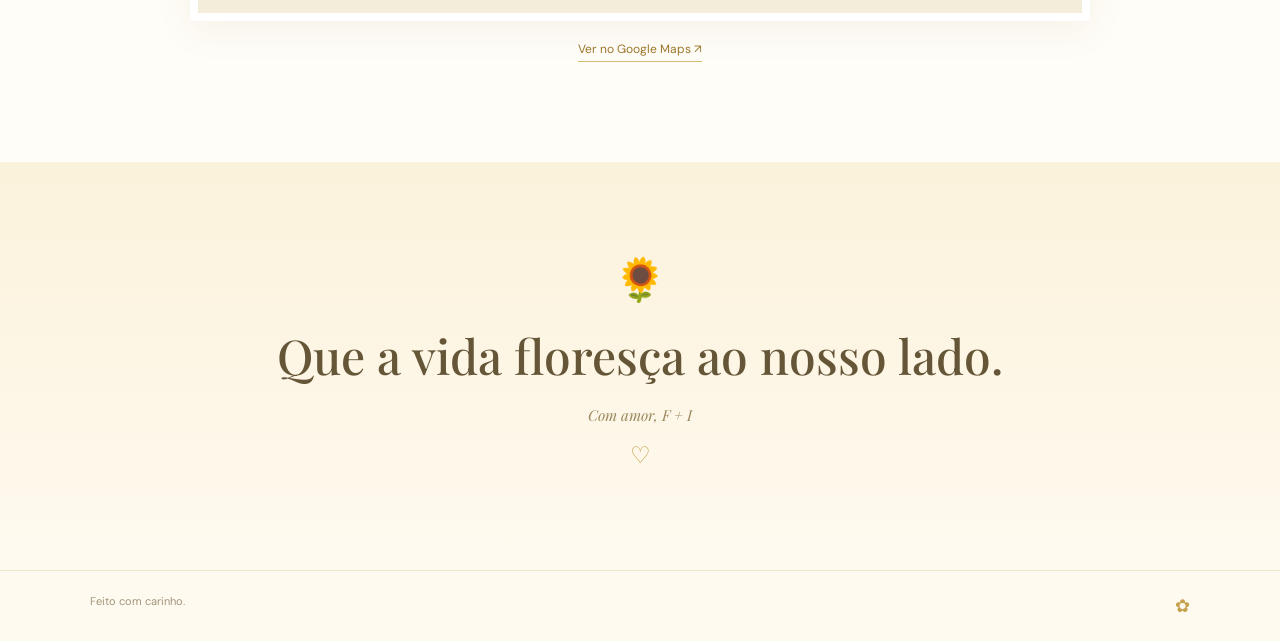
==== commit dfe127ff: "d" ====
--- a/index.html
+++ b/index.html
@@ -22,12 +22,6 @@
   <a href="#lugar">Nosso lugar</a>
 </nav>
 
-<div class="header-actions">
-  <buttn id="themeToggle" class="theme-toggle" aria-label="Ativar modo escuro" title="Alternar tema">
-    🌙
-  </button>
-  <button class="menu-toggle" aria-label="Abrir menu">☰</button>
-</div>
   </header>
 
   <main>
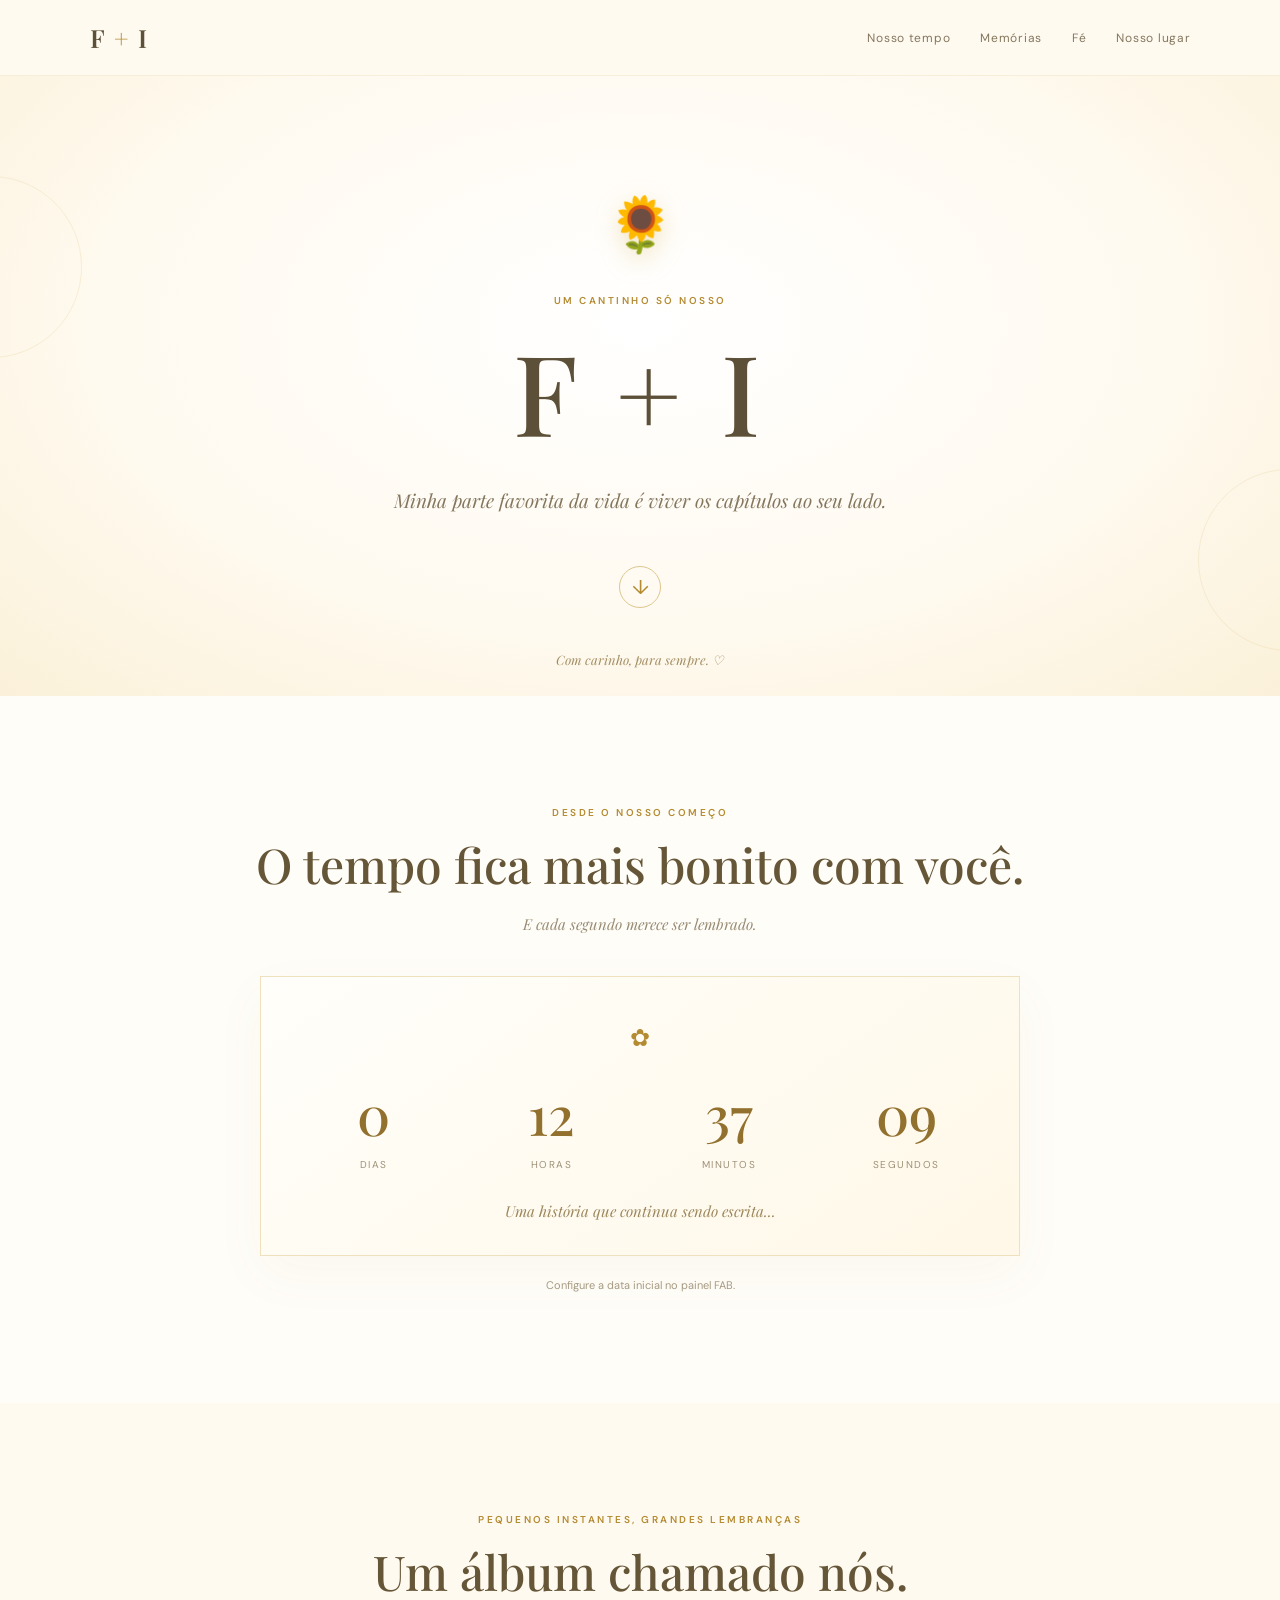
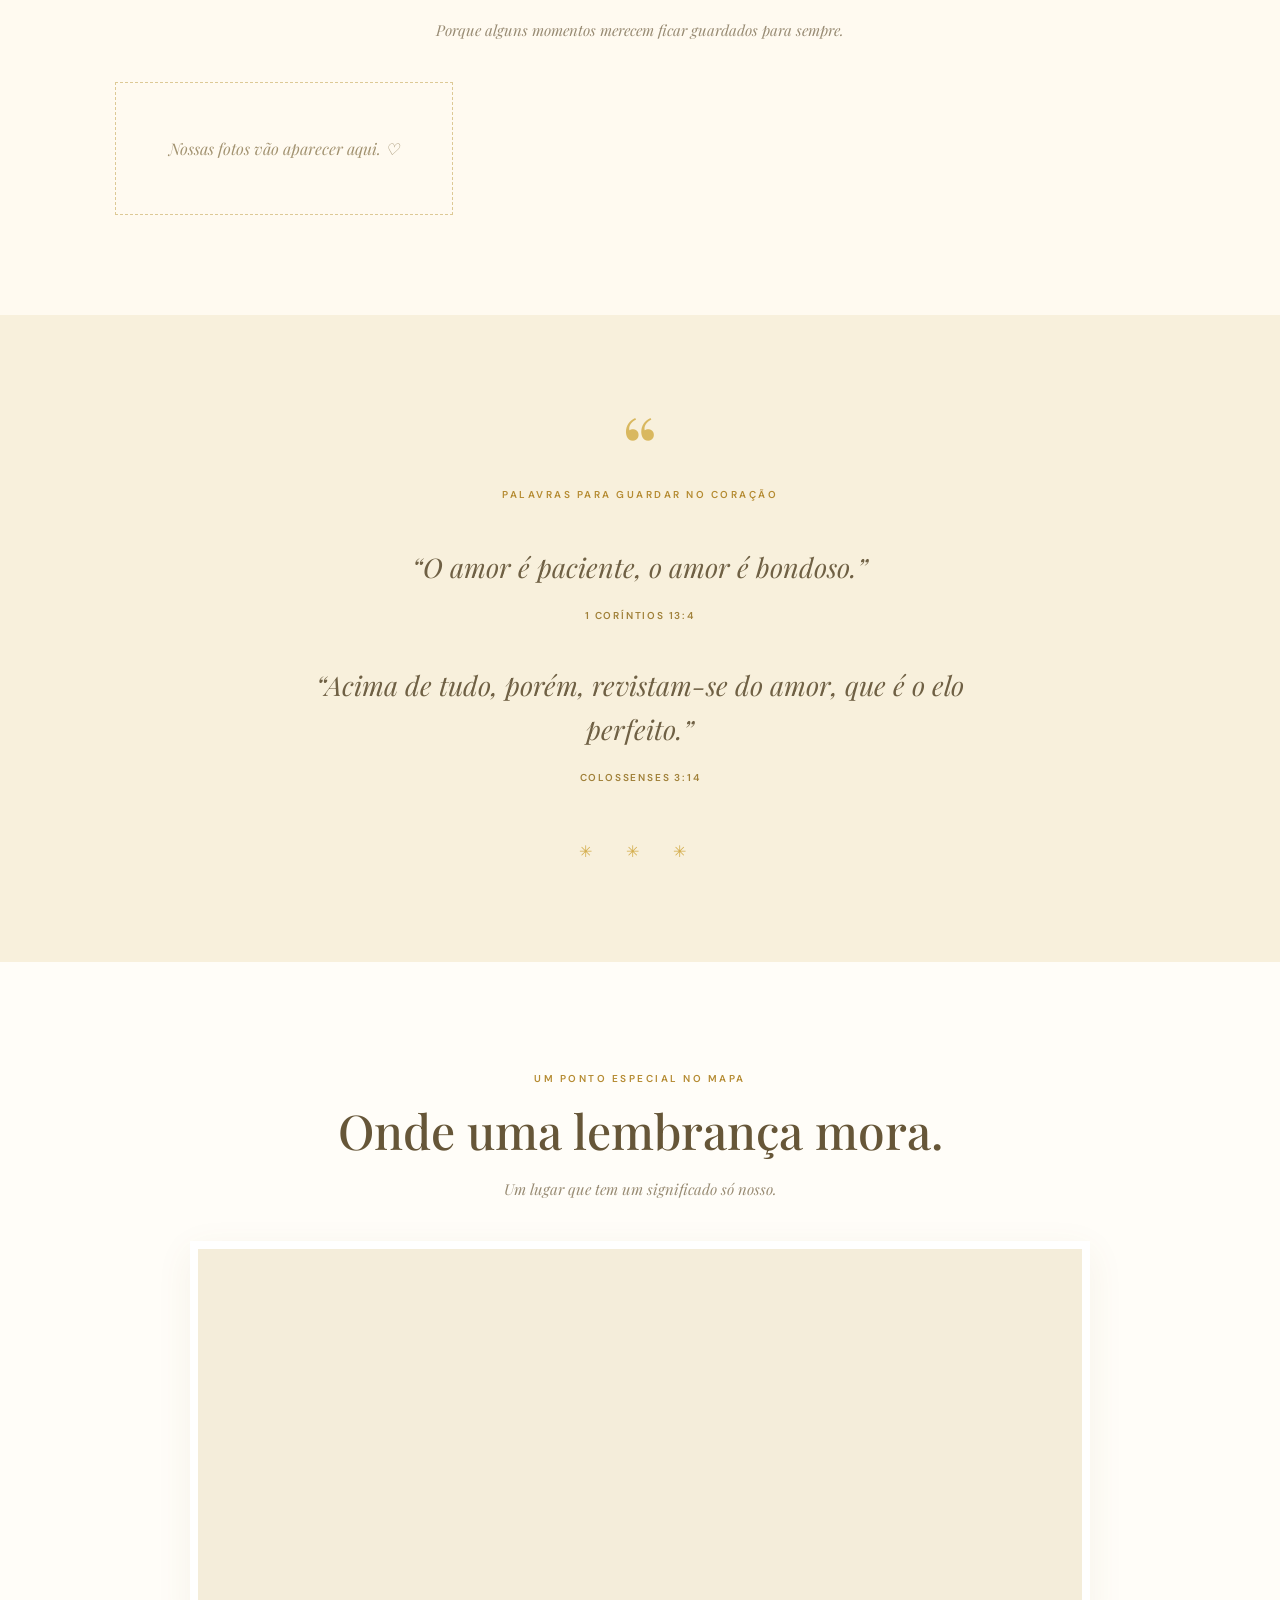
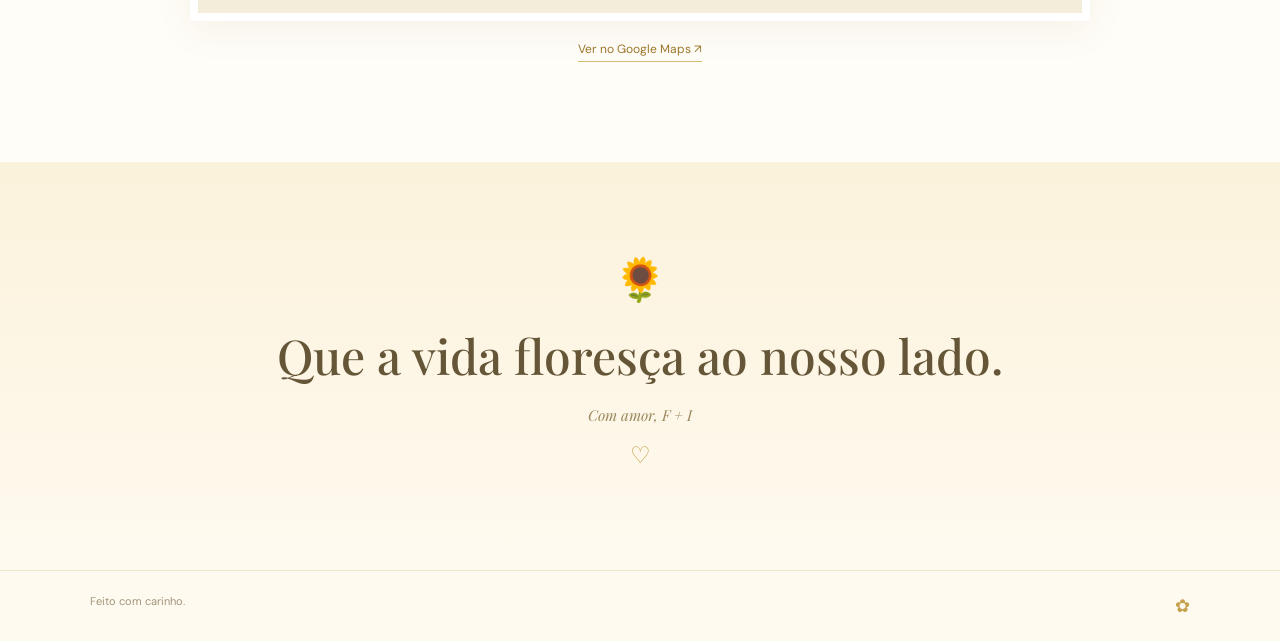
==== commit 250f89ab: "ddh" ====
--- a/index.html
+++ b/index.html
@@ -48,7 +48,7 @@
         </div>
         <p class="timer-caption" id="timerCaption">Uma história que continua sendo escrita...</p>
       </div>
-      <p class="date-line" id="startDateLabel">Nosso contador começa na data que você escolher.</p>
+      <p class="date-line" id="startDateLabel">12 de julho de 2026 • 17:00</p>
     </section>
 
     <section class="section gallery-section" id="galeria">
